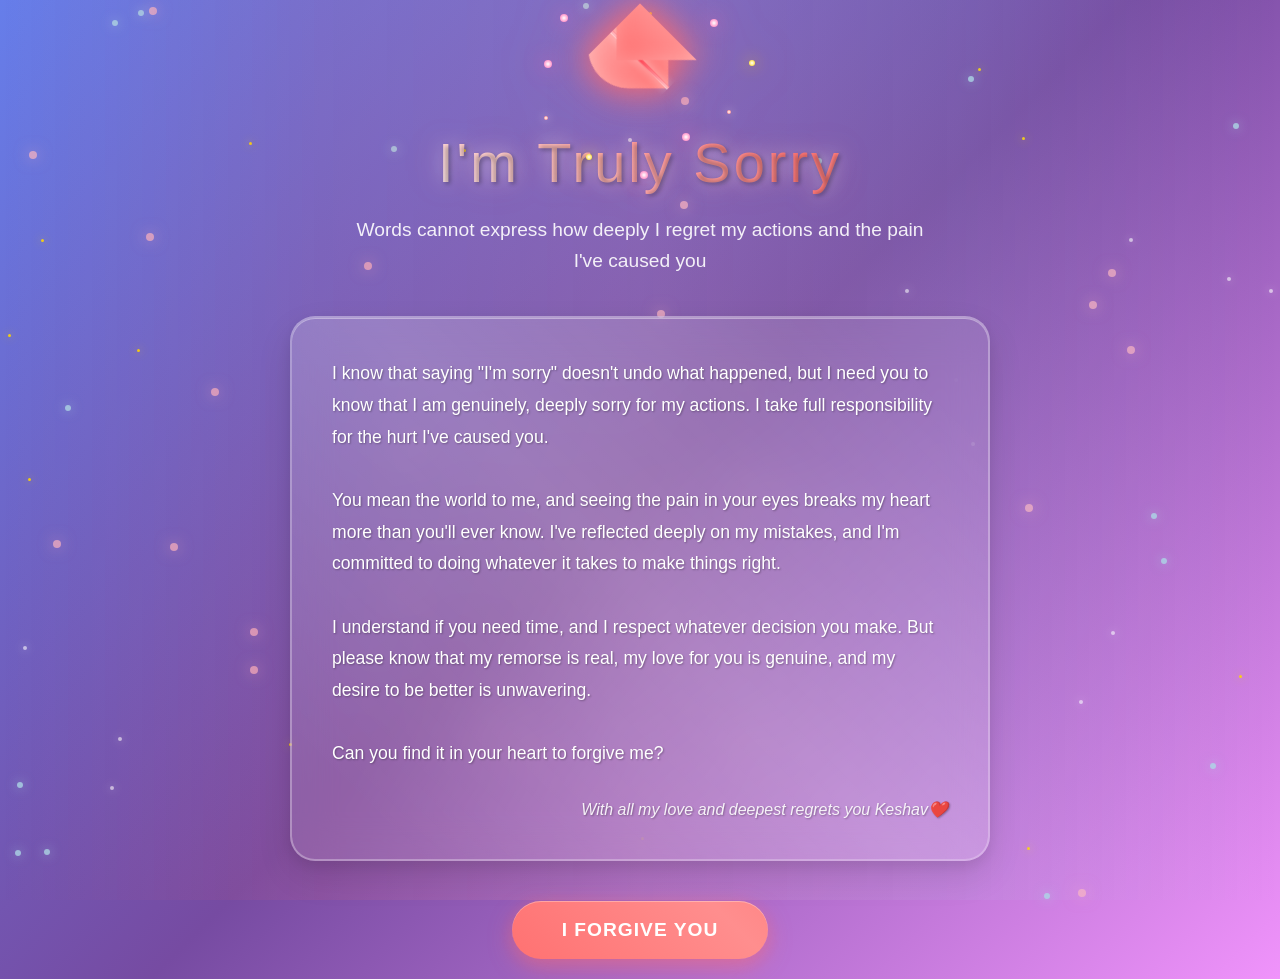
==== index.html @ fa61cae8 "I have changed titlke" ====
<!DOCTYPE html>
<html lang="en">
<head>
    <meta charset="UTF-8">
    <meta name="viewport" content="width=device-width, initial-scale=1.0">
    <title>TThis is the new title</title>
    <style>
        * {
            margin: 0;
            padding: 0;
            box-sizing: border-box;
        }

        body {
            font-family: 'Arial', sans-serif;
            background: linear-gradient(135deg, #667eea 0%, #764ba2 50%, #f093fb 100%);
            min-height: 100vh;
            overflow-x: hidden;
            position: relative;
            animation: backgroundShift 10s ease-in-out infinite;
        }

        @keyframes backgroundShift {
            0%, 100% { 
                background: linear-gradient(135deg, #667eea 0%, #764ba2 50%, #f093fb 100%);
            }
            25% { 
                background: linear-gradient(135deg, #ff9a9e 0%, #fecfef 50%, #fecfef 100%);
            }
            50% { 
                background: linear-gradient(135deg, #a8edea 0%, #fed6e3 50%, #fed6e3 100%);
            }
            75% { 
                background: linear-gradient(135deg, #ff6b6b 0%, #ffa726 50%, #42a5f5 100%);
            }
        }

        /* Animated background particles */
        .particles {
            position: fixed;
            top: 0;
            left: 0;
            width: 100%;
            height: 100%;
            pointer-events: none;
            z-index: 1;
        }

        .particle {
            position: absolute;
            border-radius: 50%;
            animation: float 6s ease-in-out infinite;
        }

        .particle.type-1 {
            width: 4px;
            height: 4px;
            background: rgba(255, 255, 255, 0.6);
            box-shadow: 0 0 10px rgba(255, 255, 255, 0.5);
        }

        .particle.type-2 {
            width: 8px;
            height: 8px;
            background: rgba(255, 182, 193, 0.7);
            box-shadow: 0 0 15px rgba(255, 182, 193, 0.6);
        }

        .particle.type-3 {
            width: 6px;
            height: 6px;
            background: rgba(173, 216, 230, 0.8);
            box-shadow: 0 0 12px rgba(173, 216, 230, 0.7);
        }

        .particle.type-4 {
            width: 3px;
            height: 3px;
            background: rgba(255, 215, 0, 0.9);
            box-shadow: 0 0 8px rgba(255, 215, 0, 0.8);
        }

        @keyframes float {
            0%, 100% { 
                transform: translateY(0px) rotate(0deg) scale(1); 
                opacity: 0.3; 
            }
            25% { 
                transform: translateY(-15px) rotate(90deg) scale(1.2); 
                opacity: 0.8; 
            }
            50% { 
                transform: translateY(-30px) rotate(180deg) scale(0.8); 
                opacity: 1; 
            }
            75% { 
                transform: translateY(-15px) rotate(270deg) scale(1.1); 
                opacity: 0.6; 
            }
        }

        /* Main container */
        .container {
            position: relative;
            z-index: 10;
            min-height: 100vh;
            display: flex;
            flex-direction: column;
            justify-content: center;
            align-items: center;
            padding: 20px;
            text-align: center;
        }

        /* Heart animation */
        .heart-container {
            position: relative;
            margin-bottom: 30px;
            filter: drop-shadow(0 0 20px rgba(255, 107, 107, 0.6));
        }

        .heart {
            width: 80px;
            height: 80px;
            position: relative;
            transform: rotate(-45deg);
            animation: heartbeat 1.5s ease-in-out infinite;
            margin: 0 auto;
            filter: drop-shadow(0 0 15px rgba(255, 107, 107, 0.8));
        }

        .heart::before,
        .heart::after {
            content: '';
            width: 80px;
            height: 80px;
            position: absolute;
            background: linear-gradient(45deg, #ff6b6b, #ff8e8e, #ffb3b3);
            border-radius: 50px 50px 0 0;
            transform: rotate(-45deg);
            transform-origin: 0 100%;
            box-shadow: inset 0 0 20px rgba(255, 255, 255, 0.3);
        }

        .heart::after {
            left: 0;
            transform: rotate(45deg);
            transform-origin: 100% 100%;
        }

        @keyframes heartbeat {
            0% { 
                transform: rotate(-45deg) scale(1);
                filter: drop-shadow(0 0 15px rgba(255, 107, 107, 0.8));
            }
            50% { 
                transform: rotate(-45deg) scale(1.2);
                filter: drop-shadow(0 0 25px rgba(255, 107, 107, 1));
            }
            100% { 
                transform: rotate(-45deg) scale(1);
                filter: drop-shadow(0 0 15px rgba(255, 107, 107, 0.8));
            }
        }

        /* Broken heart effect */
        .broken-heart {
            position: relative;
            overflow: hidden;
        }

        .crack {
            position: absolute;
            top: 0;
            left: 50%;
            width: 3px;
            height: 100%;
            background: linear-gradient(to bottom, #fff, #ff4757, #fff);
            transform: translateX(-50%);
            animation: crack 2s ease-in-out;
            box-shadow: 0 0 10px rgba(255, 255, 255, 0.8), 
                        inset 0 0 5px rgba(255, 71, 87, 0.6);
        }

        @keyframes crack {
            0% { 
                height: 0%; 
                opacity: 0; 
                box-shadow: 0 0 5px rgba(255, 255, 255, 0.5);
            }
            50% { 
                height: 100%; 
                opacity: 1; 
                box-shadow: 0 0 15px rgba(255, 255, 255, 1), 
                            inset 0 0 8px rgba(255, 71, 87, 0.8);
            }
            100% { 
                height: 100%; 
                opacity: 0.9; 
                box-shadow: 0 0 10px rgba(255, 255, 255, 0.8), 
                            inset 0 0 5px rgba(255, 71, 87, 0.6);
            }
        }

        /* Main title */
        .main-title {
            font-size: 3.5rem;
            color: #fff;
            margin-bottom: 20px;
            text-shadow: 2px 2px 4px rgba(0, 0, 0, 0.3), 
                         0 0 20px rgba(255, 255, 255, 0.5),
                         0 0 40px rgba(255, 107, 107, 0.3);
            animation: fadeInUp 1s ease-out, titleGlow 3s ease-in-out infinite;
            font-weight: 300;
            letter-spacing: 3px;
            background: linear-gradient(45deg, #fff, #ff6b6b, #fff);
            background-size: 200% 200%;
            -webkit-background-clip: text;
            -webkit-text-fill-color: transparent;
            background-clip: text;
        }

        @keyframes titleGlow {
            0%, 100% { 
                text-shadow: 2px 2px 4px rgba(0, 0, 0, 0.3), 
                             0 0 20px rgba(255, 255, 255, 0.5),
                             0 0 40px rgba(255, 107, 107, 0.3);
            }
            50% { 
                text-shadow: 2px 2px 4px rgba(0, 0, 0, 0.3), 
                             0 0 30px rgba(255, 255, 255, 0.8),
                             0 0 60px rgba(255, 107, 107, 0.6);
            }
        }

        /* Subtitle */
        .subtitle {
            font-size: 1.2rem;
            color: rgba(255, 255, 255, 0.9);
            margin-bottom: 40px;
            animation: fadeInUp 1s ease-out 0.3s both;
            max-width: 600px;
            line-height: 1.6;
        }

        /* Apology message */
        .apology-message {
            background: rgba(255, 255, 255, 0.1);
            backdrop-filter: blur(20px);
            border-radius: 25px;
            padding: 40px;
            margin-bottom: 40px;
            max-width: 700px;
            width: 100%;
            border: 2px solid rgba(255, 255, 255, 0.3);
            animation: fadeInUp 1s ease-out 0.6s both, messageFloat 4s ease-in-out infinite;
            box-shadow: 0 15px 35px rgba(0, 0, 0, 0.1),
                        0 5px 15px rgba(0, 0, 0, 0.08),
                        inset 0 1px 0 rgba(255, 255, 255, 0.4);
            position: relative;
            overflow: hidden;
        }

        .apology-message::before {
            content: '';
            position: absolute;
            top: -50%;
            left: -50%;
            width: 200%;
            height: 200%;
            background: linear-gradient(45deg, 
                        transparent 30%, 
                        rgba(255, 255, 255, 0.1) 50%, 
                        transparent 70%);
            animation: shimmer 3s ease-in-out infinite;
        }

        @keyframes shimmer {
            0% { transform: translateX(-100%) translateY(-100%) rotate(45deg); }
            50% { transform: translateX(100%) translateY(100%) rotate(45deg); }
            100% { transform: translateX(-100%) translateY(-100%) rotate(45deg); }
        }

        @keyframes messageFloat {
            0%, 100% { transform: translateY(0px); }
            50% { transform: translateY(-5px); }
        }

        .apology-text {
            color: #fff;
            font-size: 1.1rem;
            line-height: 1.8;
            margin-bottom: 30px;
            text-align: left;
            text-shadow: 1px 1px 2px rgba(0, 0, 0, 0.3);
            position: relative;
            z-index: 2;
        }

        .signature {
            color: rgba(255, 255, 255, 0.9);
            font-style: italic;
            text-align: right;
            margin-top: 20px;
            font-size: 1rem;
            text-shadow: 1px 1px 2px rgba(0, 0, 0, 0.3);
            position: relative;
            z-index: 2;
        }

        /* Forgive button */
        .forgive-btn {
            background: linear-gradient(45deg, #ff6b6b, #ff8e8e, #ff6b6b);
            background-size: 200% 200%;
            color: white;
            border: none;
            padding: 18px 50px;
            font-size: 1.2rem;
            border-radius: 50px;
            cursor: pointer;
            transition: all 0.4s ease;
            box-shadow: 0 8px 25px rgba(255, 107, 107, 0.4),
                        0 4px 15px rgba(255, 107, 107, 0.2),
                        inset 0 1px 0 rgba(255, 255, 255, 0.3);
            animation: fadeInUp 1s ease-out 0.9s both, buttonPulse 2s ease-in-out infinite;
            position: relative;
            overflow: hidden;
            font-weight: 600;
            letter-spacing: 1px;
            text-transform: uppercase;
        }

        .forgive-btn:hover {
            transform: translateY(-3px) scale(1.05);
            box-shadow: 0 12px 35px rgba(255, 107, 107, 0.6),
                        0 8px 25px rgba(255, 107, 107, 0.4);
            background-position: 100% 0;
        }

        .forgive-btn:active {
            transform: translateY(-1px) scale(1.02);
        }

        @keyframes buttonPulse {
            0%, 100% { 
                box-shadow: 0 8px 25px rgba(255, 107, 107, 0.4),
                            0 4px 15px rgba(255, 107, 107, 0.2),
                            inset 0 1px 0 rgba(255, 255, 255, 0.3);
            }
            50% { 
                box-shadow: 0 12px 35px rgba(255, 107, 107, 0.6),
                            0 8px 25px rgba(255, 107, 107, 0.4),
                            inset 0 1px 0 rgba(255, 255, 255, 0.4);
            }
        }

        /* Ripple effect */
        .ripple {
            position: absolute;
            border-radius: 50%;
            background: rgba(255, 255, 255, 0.6);
            transform: scale(0);
            animation: ripple 0.6s linear;
            pointer-events: none;
        }

        @keyframes ripple {
            to {
                transform: scale(4);
                opacity: 0;
            }
        }

        /* Success message */
        .success-message {
            position: fixed;
            top: 50%;
            left: 50%;
            transform: translate(-50%, -50%);
            background: rgba(255, 255, 255, 0.95);
            color: #333;
            padding: 40px;
            border-radius: 20px;
            text-align: center;
            box-shadow: 0 10px 30px rgba(0, 0, 0, 0.3);
            opacity: 0;
            visibility: hidden;
            transition: all 0.5s ease;
            z-index: 1000;
            max-width: 90%;
        }

        .success-message.show {
            opacity: 1;
            visibility: visible;
        }

        .success-title {
            font-size: 2rem;
            color: #27ae60;
            margin-bottom: 15px;
        }

        .success-text {
            font-size: 1.1rem;
            line-height: 1.6;
        }

        /* Falling hearts */
        .falling-hearts {
            position: fixed;
            top: 0;
            left: 0;
            width: 100%;
            height: 100%;
            pointer-events: none;
            z-index: 999;
        }

        .falling-heart {
            position: absolute;
            font-size: 20px;
            color: #ff6b6b;
            animation: fall 3s linear infinite;
        }

        @keyframes fall {
            0% {
                transform: translateY(-100px) rotate(0deg);
                opacity: 1;
            }
            100% {
                transform: translateY(100vh) rotate(360deg);
                opacity: 0;
            }
        }

        /* Animations */
        @keyframes fadeInUp {
            from {
                opacity: 0;
                transform: translateY(30px);
            }
            to {
                opacity: 1;
                transform: translateY(0);
            }
        }

        /* Mobile responsive */
        @media (max-width: 768px) {
            .main-title {
                font-size: 2.5rem;
            }

            .subtitle {
                font-size: 1rem;
                padding: 0 10px;
            }

            .apology-message {
                padding: 30px 20px;
                margin: 0 10px 40px;
            }

            .apology-text {
                font-size: 1rem;
                text-align: center;
            }

            .heart {
                width: 70px;
                height: 70px;
            }

            .heart::before,
            .heart::after {
                width: 70px;
                height: 70px;
            }
        }

        @media (max-width: 480px) {
            .container {
                padding: 15px;
            }

            .main-title {
                font-size: 2rem;
            }

            .apology-message {
                padding: 25px 15px;
            }

            .forgive-btn {
                padding: 15px 35px;
                font-size: 1rem;
            }

            .heart {
                width: 60px;
                height: 60px;
            }

            .heart::before,
            .heart::after {
                width: 60px;
                height: 60px;
            }
        }

        /* Sparkle animation */
        .sparkle {
            position: absolute;
            border-radius: 50%;
            animation: sparkle 2s ease-in-out infinite;
        }

        .sparkle.small {
            width: 4px;
            height: 4px;
            background: radial-gradient(circle, #fff, #ff6b6b);
            box-shadow: 0 0 10px rgba(255, 255, 255, 0.8);
        }

        .sparkle.medium {
            width: 6px;
            height: 6px;
            background: radial-gradient(circle, #fff, #ffd700);
            box-shadow: 0 0 15px rgba(255, 215, 0, 0.9);
        }

        .sparkle.large {
            width: 8px;
            height: 8px;
            background: radial-gradient(circle, #fff, #ff69b4);
            box-shadow: 0 0 20px rgba(255, 105, 180, 0.8);
        }

        @keyframes sparkle {
            0%, 100% { 
                opacity: 0; 
                transform: scale(0) rotate(0deg); 
            }
            25% { 
                opacity: 0.8; 
                transform: scale(1.2) rotate(90deg); 
            }
            50% { 
                opacity: 1; 
                transform: scale(1) rotate(180deg); 
            }
            75% { 
                opacity: 0.6; 
                transform: scale(1.1) rotate(270deg); 
            }
        }

        /* Aurora effect */
        .aurora {
            position: fixed;
            top: 0;
            left: 0;
            width: 100%;
            height: 100%;
            pointer-events: none;
            z-index: 2;
            background: linear-gradient(90deg, 
                        transparent 0%, 
                        rgba(255, 107, 107, 0.1) 25%, 
                        rgba(255, 182, 193, 0.15) 50%, 
                        rgba(173, 216, 230, 0.1) 75%, 
                        transparent 100%);
            animation: aurora 8s ease-in-out infinite;
        }

        @keyframes aurora {
            0%, 100% { opacity: 0; transform: translateX(-100%); }
            50% { opacity: 1; transform: translateX(100%); }
        }
    </style>
</head>
<body>
    <!-- Aurora effect -->
    <div class="aurora"></div>
    
    <!-- Animated background particles -->
    <div class="particles" id="particles"></div>

    <!-- Main container -->
    <div class="container">
        <!-- Heart with crack -->
        <div class="heart-container">
            <div class="heart broken-heart" id="heart">
                <div class="crack" id="crack"></div>
            </div>
        </div>

        <!-- Main title -->
        <h1 class="main-title">I'm Truly Sorry</h1>

        <!-- Subtitle -->
        <p class="subtitle">Words cannot express how deeply I regret my actions and the pain I've caused you</p>

        <!-- Apology message -->
        <div class="apology-message">
            <div class="apology-text">
                I know that saying "I'm sorry" doesn't undo what happened, but I need you to know that I am genuinely, deeply sorry for my actions. I take full responsibility for the hurt I've caused you.
                <br><br>
                You mean the world to me, and seeing the pain in your eyes breaks my heart more than you'll ever know. I've reflected deeply on my mistakes, and I'm committed to doing whatever it takes to make things right.
                <br><br>
                I understand if you need time, and I respect whatever decision you make. But please know that my remorse is real, my love for you is genuine, and my desire to be better is unwavering.
                <br><br>
                Can you find it in your heart to forgive me?
            </div>
            <div class="signature">With all my love and deepest regrets you Keshav❤️</div>
        </div>

        <!-- Forgive button -->
        <button class="forgive-btn" id="forgiveBtn">
            I Forgive You
        </button>
    </div>

    <!-- Success message -->
    <div class="success-message" id="successMessage">
        <div class="success-title">Thank You! ❤️</div>
        <div class="success-text">
            Your forgiveness means everything to me. I promise to cherish it and work every day to be worthy of your love and trust.
        </div>
    </div>

    <!-- Falling hearts container -->
    <div class="falling-hearts" id="fallingHearts"></div>

    <script>
        // Create floating particles
        function createParticles() {
            const particlesContainer = document.getElementById('particles');
            const particleCount = window.innerWidth < 768 ? 40 : 80;
            const particleTypes = ['type-1', 'type-2', 'type-3', 'type-4'];

            for (let i = 0; i < particleCount; i++) {
                const particle = document.createElement('div');
                const randomType = particleTypes[Math.floor(Math.random() * particleTypes.length)];
                particle.className = `particle ${randomType}`;
                particle.style.left = Math.random() * 100 + '%';
                particle.style.top = Math.random() * 100 + '%';
                particle.style.animationDelay = Math.random() * 6 + 's';
                particle.style.animationDuration = (Math.random() * 4 + 4) + 's';
                particlesContainer.appendChild(particle);
            }
        }

        // Create sparkles around heart
        function createSparkles() {
            const heartContainer = document.querySelector('.heart-container');
            const sparkleCount = 12;
            const sparkleTypes = ['small', 'medium', 'large'];

            for (let i = 0; i < sparkleCount; i++) {
                const sparkle = document.createElement('div');
                const randomType = sparkleTypes[Math.floor(Math.random() * sparkleTypes.length)];
                sparkle.className = `sparkle ${randomType}`;
                
                const angle = (i / sparkleCount) * 2 * Math.PI;
                const radius = 80 + Math.random() * 40; // Random radius for variety
                const x = Math.cos(angle) * radius;
                const y = Math.sin(angle) * radius;
                
                sparkle.style.left = `calc(50% + ${x}px)`;
                sparkle.style.top = `calc(50% + ${y}px)`;
                sparkle.style.animationDelay = (i * 0.15 + Math.random() * 0.5) + 's';
                sparkle.style.animationDuration = (2 + Math.random() * 2) + 's';
                
                heartContainer.appendChild(sparkle);
            }
        }

        // Ripple effect for button
        function createRipple(event) {
            const button = event.currentTarget;
            const rect = button.getBoundingClientRect();
            const size = Math.max(rect.width, rect.height);
            const x = event.clientX - rect.left - size / 2;
            const y = event.clientY - rect.top - size / 2;

            const ripple = document.createElement('span');
            ripple.className = 'ripple';
            ripple.style.width = ripple.style.height = size + 'px';
            ripple.style.left = x + 'px';
            ripple.style.top = y + 'px';

            button.appendChild(ripple);

            setTimeout(() => {
                ripple.remove();
            }, 600);
        }

        // Create falling hearts
        function createFallingHearts() {
            const heartsContainer = document.getElementById('fallingHearts');
            const heartSymbols = ['❤️', '💕', '💖', '💗', '💓', '💞'];
            
            for (let i = 0; i < 20; i++) {
                const heart = document.createElement('div');
                heart.className = 'falling-heart';
                heart.textContent = heartSymbols[Math.floor(Math.random() * heartSymbols.length)];
                heart.style.left = Math.random() * 100 + '%';
                heart.style.animationDelay = Math.random() * 3 + 's';
                heart.style.animationDuration = (Math.random() * 2 + 3) + 's';
                heartsContainer.appendChild(heart);
            }
        }

        // Handle forgiveness
        function handleForgiveness() {
            const heart = document.getElementById('heart');
            const crack = document.getElementById('crack');
            const successMessage = document.getElementById('successMessage');
            
            // Heal the heart with enhanced animation
            crack.style.transition = 'opacity 1s ease-out';
            crack.style.opacity = '0';
            heart.style.animation = 'heartbeat 0.3s ease-in-out infinite';
            heart.style.filter = 'drop-shadow(0 0 30px rgba(255, 107, 107, 1))';
            
            // Add healing sparkles
            for (let i = 0; i < 20; i++) {
                setTimeout(() => {
                    createHealingSparkle();
                }, i * 100);
            }
            
            // Show success message
            setTimeout(() => {
                successMessage.classList.add('show');
                createFallingHearts();
                
                // Enhanced celebration effect
                document.body.style.background = 'linear-gradient(135deg, #ff9a9e 0%, #fecfef 50%, #fecfef 100%)';
                document.body.style.animation = 'none';
                
                // Add celebration particles
                createCelebrationParticles();
                
                // Hide success message after 6 seconds
                setTimeout(() => {
                    successMessage.classList.remove('show');
                }, 6000);
            }, 800);
        }

        // Create healing sparkles
        function createHealingSparkle() {
            const heartContainer = document.querySelector('.heart-container');
            const sparkle = document.createElement('div');
            sparkle.className = 'sparkle large';
            sparkle.style.left = `calc(50% + ${(Math.random() - 0.5) * 100}px)`;
            sparkle.style.top = `calc(50% + ${(Math.random() - 0.5) * 100}px)`;
            sparkle.style.animationDuration = '0.8s';
            sparkle.style.background = 'radial-gradient(circle, #fff, #00ff88)';
            sparkle.style.boxShadow = '0 0 25px rgba(0, 255, 136, 1)';
            heartContainer.appendChild(sparkle);
            
            setTimeout(() => {
                sparkle.remove();
            }, 800);
        }

        // Create celebration particles
        function createCelebrationParticles() {
            const container = document.querySelector('.container');
            for (let i = 0; i < 30; i++) {
                setTimeout(() => {
                    const particle = document.createElement('div');
                    particle.style.position = 'absolute';
                    particle.style.width = '8px';
                    particle.style.height = '8px';
                    particle.style.background = `hsl(${Math.random() * 360}, 70%, 60%)`;
                    particle.style.borderRadius = '50%';
                    particle.style.left = '50%';
                    particle.style.top = '50%';
                    particle.style.transform = 'translate(-50%, -50%)';
                    particle.style.boxShadow = `0 0 15px hsl(${Math.random() * 360}, 70%, 60%)`;
                    particle.style.animation = `celebrationExplode 2s ease-out forwards`;
                    
                    const angle = (Math.random() * 2 * Math.PI);
                    const velocity = Math.random() * 200 + 100;
                    const keyframes = `
                        @keyframes celebrationExplode {
                            0% { transform: translate(-50%, -50%) scale(0); opacity: 1; }
                            100% { 
                                transform: translate(calc(-50% + ${Math.cos(angle) * velocity}px), calc(-50% + ${Math.sin(angle) * velocity}px)) scale(1); 
                                opacity: 0; 
                            }
                        }
                    `;
                    
                    if (!document.querySelector('#celebration-keyframes')) {
                        const style = document.createElement('style');
                        style.id = 'celebration-keyframes';
                        style.textContent = keyframes;
                        document.head.appendChild(style);
                    }
                    
                    container.appendChild(particle);
                    setTimeout(() => particle.remove(), 2000);
                }, i * 50);
            }
        }

        // Initialize everything when page loads
        document.addEventListener('DOMContentLoaded', function() {
            createParticles();
            createSparkles();
            
            const forgiveBtn = document.getElementById('forgiveBtn');
            forgiveBtn.addEventListener('click', createRipple);
            forgiveBtn.addEventListener('click', handleForgiveness);
            
            // Add some random sparkle animations with enhanced effects
            setInterval(() => {
                const sparkles = document.querySelectorAll('.sparkle');
                const randomSparkle = sparkles[Math.floor(Math.random() * sparkles.length)];
                if (randomSparkle) {
                    randomSparkle.style.animation = 'none';
                    randomSparkle.style.transform = 'scale(1.5)';
                    setTimeout(() => {
                        randomSparkle.style.animation = 'sparkle 2s ease-in-out infinite';
                        randomSparkle.style.transform = '';
                    }, 10);
                }
            }, 800);

            // Create random floating hearts occasionally
            setInterval(() => {
                if (Math.random() < 0.3) { // 30% chance every 2 seconds
                    createRandomFloatingHeart();
                }
            }, 2000);
        });

        // Create random floating hearts
        function createRandomFloatingHeart() {
            const heart = document.createElement('div');
            heart.textContent = ['💕', '💖', '💗', '💓', '💞', '❤️'][Math.floor(Math.random() * 6)];
            heart.style.position = 'fixed';
            heart.style.fontSize = '20px';
            heart.style.left = Math.random() * 90 + '%';
            heart.style.top = '100%';
            heart.style.pointerEvents = 'none';
            heart.style.zIndex = '5';
            heart.style.animation = 'floatUp 4s ease-out forwards';
            
            const floatUpKeyframes = `
                @keyframes floatUp {
                    0% { transform: translateY(0) rotate(0deg); opacity: 0; }
                    10% { opacity: 1; }
                    90% { opacity: 1; }
                    100% { transform: translateY(-100vh) rotate(360deg); opacity: 0; }
                }
            `;
            
            if (!document.querySelector('#float-up-keyframes')) {
                const style = document.createElement('style');
                style.id = 'float-up-keyframes';
                style.textContent = floatUpKeyframes;
                document.head.appendChild(style);
            }
            
            document.body.appendChild(heart);
            setTimeout(() => heart.remove(), 4000);
        }

        // Responsive particle count
        window.addEventListener('resize', function() {
            const particlesContainer = document.getElementById('particles');
            particlesContainer.innerHTML = '';
            createParticles();
        });

        // Add mouse movement effect
        document.addEventListener('mousemove', function(e) {
            const particles = document.querySelectorAll('.particle');
            const x = e.clientX / window.innerWidth;
            const y = e.clientY / window.innerHeight;
            
            particles.forEach((particle, index) => {
                const speed = (index % 3 + 1) * 0.5;
                const xOffset = (x - 0.5) * speed;
                const yOffset = (y - 0.5) * speed;
                
                particle.style.transform = `translate(${xOffset}px, ${yOffset}px)`;
            });
        });

        // Touch support for mobile
        document.addEventListener('touchstart', function(e) {
            const touch = e.touches[0];
            const particles = document.querySelectorAll('.particle');
            const x = touch.clientX / window.innerWidth;
            const y = touch.clientY / window.innerHeight;
            
            particles.forEach((particle, index) => {
                const speed = (index % 3 + 1) * 0.3;
                const xOffset = (x - 0.5) * speed;
                const yOffset = (y - 0.5) * speed;
                
                particle.style.transform = `translate(${xOffset}px, ${yOffset}px)`;
            });
        });
    </script>
</body>
</html>
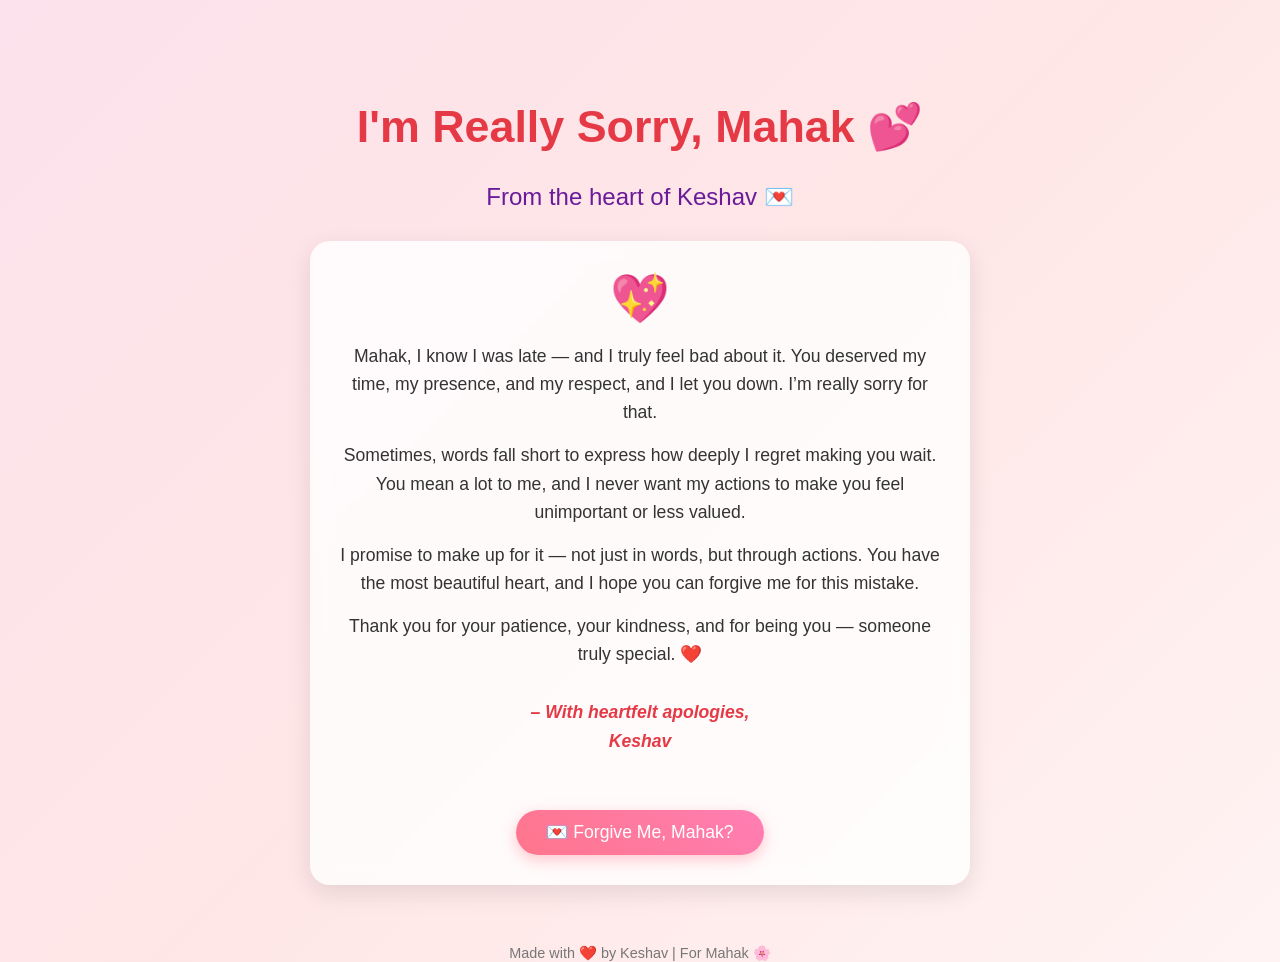
==== commit 9c1d5d06: "Update index.html" ====
--- a/index.html
+++ b/index.html
@@ -1,917 +1,149 @@
 <!DOCTYPE html>
 <html lang="en">
 <head>
-    <meta charset="UTF-8">
-    <meta name="viewport" content="width=device-width, initial-scale=1.0">
-    <title>TThis is the new title</title>
-    <style>
-        * {
-            margin: 0;
-            padding: 0;
-            box-sizing: border-box;
-        }
+<meta charset="UTF-8">
+<meta name="viewport" content="width=device-width, initial-scale=1.0">
+<title>Sorry Mahak 💖</title>
+<style>
+  body {
+    margin: 0;
+    font-family: 'Poppins', sans-serif;
+    background: linear-gradient(135deg, #fce2ec, #ffe6e6, #fff3f3);
+    color: #333;
+    overflow-x: hidden;
+    text-align: center;
+  }
 
-        body {
-            font-family: 'Arial', sans-serif;
-            background: linear-gradient(135deg, #667eea 0%, #764ba2 50%, #f093fb 100%);
-            min-height: 100vh;
-            overflow-x: hidden;
-            position: relative;
-            animation: backgroundShift 10s ease-in-out infinite;
-        }
+  h1 {
+    font-size: 2.8em;
+    margin-top: 100px;
+    color: #e63946;
+    animation: fadeIn 2s ease-in-out;
+  }
 
-        @keyframes backgroundShift {
-            0%, 100% { 
-                background: linear-gradient(135deg, #667eea 0%, #764ba2 50%, #f093fb 100%);
-            }
-            25% { 
-                background: linear-gradient(135deg, #ff9a9e 0%, #fecfef 50%, #fecfef 100%);
-            }
-            50% { 
-                background: linear-gradient(135deg, #a8edea 0%, #fed6e3 50%, #fed6e3 100%);
-            }
-            75% { 
-                background: linear-gradient(135deg, #ff6b6b 0%, #ffa726 50%, #42a5f5 100%);
-            }
-        }
+  h2 {
+    color: #6a1b9a;
+    font-size: 1.5em;
+    font-weight: 400;
+    margin: 10px 0 30px;
+    animation: fadeIn 3s ease-in-out;
+  }
 
-        /* Animated background particles */
-        .particles {
-            position: fixed;
-            top: 0;
-            left: 0;
-            width: 100%;
-            height: 100%;
-            pointer-events: none;
-            z-index: 1;
-        }
+  .heart {
+    color: #ff4d6d;
+    font-size: 3em;
+    animation: heartbeat 1.5s infinite;
+  }
 
-        .particle {
-            position: absolute;
-            border-radius: 50%;
-            animation: float 6s ease-in-out infinite;
-        }
+  .container {
+    max-width: 600px;
+    margin: 0 auto;
+    padding: 30px;
+    background: rgba(255, 255, 255, 0.8);
+    border-radius: 20px;
+    box-shadow: 0 8px 25px rgba(0, 0, 0, 0.1);
+    backdrop-filter: blur(10px);
+    animation: slideUp 1.5s ease;
+  }
 
-        .particle.type-1 {
-            width: 4px;
-            height: 4px;
-            background: rgba(255, 255, 255, 0.6);
-            box-shadow: 0 0 10px rgba(255, 255, 255, 0.5);
-        }
+  p {
+    line-height: 1.6;
+    font-size: 1.1em;
+    margin: 15px 0;
+  }
 
-        .particle.type-2 {
-            width: 8px;
-            height: 8px;
-            background: rgba(255, 182, 193, 0.7);
-            box-shadow: 0 0 15px rgba(255, 182, 193, 0.6);
-        }
+  .signature {
+    margin-top: 30px;
+    font-style: italic;
+    font-weight: bold;
+    color: #e63946;
+  }
 
-        .particle.type-3 {
-            width: 6px;
-            height: 6px;
-            background: rgba(173, 216, 230, 0.8);
-            box-shadow: 0 0 12px rgba(173, 216, 230, 0.7);
-        }
+  button {
+    margin-top: 40px;
+    background: linear-gradient(45deg, #ff758c, #ff7eb3);
+    color: white;
+    padding: 12px 30px;
+    border: none;
+    border-radius: 30px;
+    cursor: pointer;
+    font-size: 1.1em;
+    box-shadow: 0 5px 15px rgba(255, 118, 136, 0.4);
+    transition: transform 0.3s ease, box-shadow 0.3s ease;
+  }
 
-        .particle.type-4 {
-            width: 3px;
-            height: 3px;
-            background: rgba(255, 215, 0, 0.9);
-            box-shadow: 0 0 8px rgba(255, 215, 0, 0.8);
-        }
+  button:hover {
+    transform: translateY(-3px);
+    box-shadow: 0 8px 20px rgba(255, 118, 136, 0.5);
+  }
 
-        @keyframes float {
-            0%, 100% { 
-                transform: translateY(0px) rotate(0deg) scale(1); 
-                opacity: 0.3; 
-            }
-            25% { 
-                transform: translateY(-15px) rotate(90deg) scale(1.2); 
-                opacity: 0.8; 
-            }
-            50% { 
-                transform: translateY(-30px) rotate(180deg) scale(0.8); 
-                opacity: 1; 
-            }
-            75% { 
-                transform: translateY(-15px) rotate(270deg) scale(1.1); 
-                opacity: 0.6; 
-            }
-        }
+  footer {
+    margin-top: 60px;
+    font-size: 0.9em;
+    color: #777;
+  }
 
-        /* Main container */
-        .container {
-            position: relative;
-            z-index: 10;
-            min-height: 100vh;
-            display: flex;
-            flex-direction: column;
-            justify-content: center;
-            align-items: center;
-            padding: 20px;
-            text-align: center;
-        }
+  @keyframes fadeIn {
+    from { opacity: 0; transform: translateY(20px); }
+    to { opacity: 1; transform: translateY(0); }
+  }
 
-        /* Heart animation */
-        .heart-container {
-            position: relative;
-            margin-bottom: 30px;
-            filter: drop-shadow(0 0 20px rgba(255, 107, 107, 0.6));
-        }
+  @keyframes slideUp {
+    from { opacity: 0; transform: translateY(50px); }
+    to { opacity: 1; transform: translateY(0); }
+  }
 
-        .heart {
-            width: 80px;
-            height: 80px;
-            position: relative;
-            transform: rotate(-45deg);
-            animation: heartbeat 1.5s ease-in-out infinite;
-            margin: 0 auto;
-            filter: drop-shadow(0 0 15px rgba(255, 107, 107, 0.8));
-        }
+  @keyframes heartbeat {
+    0%, 100% { transform: scale(1); }
+    50% { transform: scale(1.2); }
+  }
 
-        .heart::before,
-        .heart::after {
-            content: '';
-            width: 80px;
-            height: 80px;
-            position: absolute;
-            background: linear-gradient(45deg, #ff6b6b, #ff8e8e, #ffb3b3);
-            border-radius: 50px 50px 0 0;
-            transform: rotate(-45deg);
-            transform-origin: 0 100%;
-            box-shadow: inset 0 0 20px rgba(255, 255, 255, 0.3);
-        }
-
-        .heart::after {
-            left: 0;
-            transform: rotate(45deg);
-            transform-origin: 100% 100%;
-        }
-
-        @keyframes heartbeat {
-            0% { 
-                transform: rotate(-45deg) scale(1);
-                filter: drop-shadow(0 0 15px rgba(255, 107, 107, 0.8));
-            }
-            50% { 
-                transform: rotate(-45deg) scale(1.2);
-                filter: drop-shadow(0 0 25px rgba(255, 107, 107, 1));
-            }
-            100% { 
-                transform: rotate(-45deg) scale(1);
-                filter: drop-shadow(0 0 15px rgba(255, 107, 107, 0.8));
-            }
-        }
-
-        /* Broken heart effect */
-        .broken-heart {
-            position: relative;
-            overflow: hidden;
-        }
-
-        .crack {
-            position: absolute;
-            top: 0;
-            left: 50%;
-            width: 3px;
-            height: 100%;
-            background: linear-gradient(to bottom, #fff, #ff4757, #fff);
-            transform: translateX(-50%);
-            animation: crack 2s ease-in-out;
-            box-shadow: 0 0 10px rgba(255, 255, 255, 0.8), 
-                        inset 0 0 5px rgba(255, 71, 87, 0.6);
-        }
-
-        @keyframes crack {
-            0% { 
-                height: 0%; 
-                opacity: 0; 
-                box-shadow: 0 0 5px rgba(255, 255, 255, 0.5);
-            }
-            50% { 
-                height: 100%; 
-                opacity: 1; 
-                box-shadow: 0 0 15px rgba(255, 255, 255, 1), 
-                            inset 0 0 8px rgba(255, 71, 87, 0.8);
-            }
-            100% { 
-                height: 100%; 
-                opacity: 0.9; 
-                box-shadow: 0 0 10px rgba(255, 255, 255, 0.8), 
-                            inset 0 0 5px rgba(255, 71, 87, 0.6);
-            }
-        }
-
-        /* Main title */
-        .main-title {
-            font-size: 3.5rem;
-            color: #fff;
-            margin-bottom: 20px;
-            text-shadow: 2px 2px 4px rgba(0, 0, 0, 0.3), 
-                         0 0 20px rgba(255, 255, 255, 0.5),
-                         0 0 40px rgba(255, 107, 107, 0.3);
-            animation: fadeInUp 1s ease-out, titleGlow 3s ease-in-out infinite;
-            font-weight: 300;
-            letter-spacing: 3px;
-            background: linear-gradient(45deg, #fff, #ff6b6b, #fff);
-            background-size: 200% 200%;
-            -webkit-background-clip: text;
-            -webkit-text-fill-color: transparent;
-            background-clip: text;
-        }
-
-        @keyframes titleGlow {
-            0%, 100% { 
-                text-shadow: 2px 2px 4px rgba(0, 0, 0, 0.3), 
-                             0 0 20px rgba(255, 255, 255, 0.5),
-                             0 0 40px rgba(255, 107, 107, 0.3);
-            }
-            50% { 
-                text-shadow: 2px 2px 4px rgba(0, 0, 0, 0.3), 
-                             0 0 30px rgba(255, 255, 255, 0.8),
-                             0 0 60px rgba(255, 107, 107, 0.6);
-            }
-        }
-
-        /* Subtitle */
-        .subtitle {
-            font-size: 1.2rem;
-            color: rgba(255, 255, 255, 0.9);
-            margin-bottom: 40px;
-            animation: fadeInUp 1s ease-out 0.3s both;
-            max-width: 600px;
-            line-height: 1.6;
-        }
-
-        /* Apology message */
-        .apology-message {
-            background: rgba(255, 255, 255, 0.1);
-            backdrop-filter: blur(20px);
-            border-radius: 25px;
-            padding: 40px;
-            margin-bottom: 40px;
-            max-width: 700px;
-            width: 100%;
-            border: 2px solid rgba(255, 255, 255, 0.3);
-            animation: fadeInUp 1s ease-out 0.6s both, messageFloat 4s ease-in-out infinite;
-            box-shadow: 0 15px 35px rgba(0, 0, 0, 0.1),
-                        0 5px 15px rgba(0, 0, 0, 0.08),
-                        inset 0 1px 0 rgba(255, 255, 255, 0.4);
-            position: relative;
-            overflow: hidden;
-        }
-
-        .apology-message::before {
-            content: '';
-            position: absolute;
-            top: -50%;
-            left: -50%;
-            width: 200%;
-            height: 200%;
-            background: linear-gradient(45deg, 
-                        transparent 30%, 
-                        rgba(255, 255, 255, 0.1) 50%, 
-                        transparent 70%);
-            animation: shimmer 3s ease-in-out infinite;
-        }
-
-        @keyframes shimmer {
-            0% { transform: translateX(-100%) translateY(-100%) rotate(45deg); }
-            50% { transform: translateX(100%) translateY(100%) rotate(45deg); }
-            100% { transform: translateX(-100%) translateY(-100%) rotate(45deg); }
-        }
-
-        @keyframes messageFloat {
-            0%, 100% { transform: translateY(0px); }
-            50% { transform: translateY(-5px); }
-        }
-
-        .apology-text {
-            color: #fff;
-            font-size: 1.1rem;
-            line-height: 1.8;
-            margin-bottom: 30px;
-            text-align: left;
-            text-shadow: 1px 1px 2px rgba(0, 0, 0, 0.3);
-            position: relative;
-            z-index: 2;
-        }
-
-        .signature {
-            color: rgba(255, 255, 255, 0.9);
-            font-style: italic;
-            text-align: right;
-            margin-top: 20px;
-            font-size: 1rem;
-            text-shadow: 1px 1px 2px rgba(0, 0, 0, 0.3);
-            position: relative;
-            z-index: 2;
-        }
-
-        /* Forgive button */
-        .forgive-btn {
-            background: linear-gradient(45deg, #ff6b6b, #ff8e8e, #ff6b6b);
-            background-size: 200% 200%;
-            color: white;
-            border: none;
-            padding: 18px 50px;
-            font-size: 1.2rem;
-            border-radius: 50px;
-            cursor: pointer;
-            transition: all 0.4s ease;
-            box-shadow: 0 8px 25px rgba(255, 107, 107, 0.4),
-                        0 4px 15px rgba(255, 107, 107, 0.2),
-                        inset 0 1px 0 rgba(255, 255, 255, 0.3);
-            animation: fadeInUp 1s ease-out 0.9s both, buttonPulse 2s ease-in-out infinite;
-            position: relative;
-            overflow: hidden;
-            font-weight: 600;
-            letter-spacing: 1px;
-            text-transform: uppercase;
-        }
-
-        .forgive-btn:hover {
-            transform: translateY(-3px) scale(1.05);
-            box-shadow: 0 12px 35px rgba(255, 107, 107, 0.6),
-                        0 8px 25px rgba(255, 107, 107, 0.4);
-            background-position: 100% 0;
-        }
-
-        .forgive-btn:active {
-            transform: translateY(-1px) scale(1.02);
-        }
-
-        @keyframes buttonPulse {
-            0%, 100% { 
-                box-shadow: 0 8px 25px rgba(255, 107, 107, 0.4),
-                            0 4px 15px rgba(255, 107, 107, 0.2),
-                            inset 0 1px 0 rgba(255, 255, 255, 0.3);
-            }
-            50% { 
-                box-shadow: 0 12px 35px rgba(255, 107, 107, 0.6),
-                            0 8px 25px rgba(255, 107, 107, 0.4),
-                            inset 0 1px 0 rgba(255, 255, 255, 0.4);
-            }
-        }
-
-        /* Ripple effect */
-        .ripple {
-            position: absolute;
-            border-radius: 50%;
-            background: rgba(255, 255, 255, 0.6);
-            transform: scale(0);
-            animation: ripple 0.6s linear;
-            pointer-events: none;
-        }
-
-        @keyframes ripple {
-            to {
-                transform: scale(4);
-                opacity: 0;
-            }
-        }
-
-        /* Success message */
-        .success-message {
-            position: fixed;
-            top: 50%;
-            left: 50%;
-            transform: translate(-50%, -50%);
-            background: rgba(255, 255, 255, 0.95);
-            color: #333;
-            padding: 40px;
-            border-radius: 20px;
-            text-align: center;
-            box-shadow: 0 10px 30px rgba(0, 0, 0, 0.3);
-            opacity: 0;
-            visibility: hidden;
-            transition: all 0.5s ease;
-            z-index: 1000;
-            max-width: 90%;
-        }
-
-        .success-message.show {
-            opacity: 1;
-            visibility: visible;
-        }
-
-        .success-title {
-            font-size: 2rem;
-            color: #27ae60;
-            margin-bottom: 15px;
-        }
-
-        .success-text {
-            font-size: 1.1rem;
-            line-height: 1.6;
-        }
-
-        /* Falling hearts */
-        .falling-hearts {
-            position: fixed;
-            top: 0;
-            left: 0;
-            width: 100%;
-            height: 100%;
-            pointer-events: none;
-            z-index: 999;
-        }
-
-        .falling-heart {
-            position: absolute;
-            font-size: 20px;
-            color: #ff6b6b;
-            animation: fall 3s linear infinite;
-        }
-
-        @keyframes fall {
-            0% {
-                transform: translateY(-100px) rotate(0deg);
-                opacity: 1;
-            }
-            100% {
-                transform: translateY(100vh) rotate(360deg);
-                opacity: 0;
-            }
-        }
-
-        /* Animations */
-        @keyframes fadeInUp {
-            from {
-                opacity: 0;
-                transform: translateY(30px);
-            }
-            to {
-                opacity: 1;
-                transform: translateY(0);
-            }
-        }
-
-        /* Mobile responsive */
-        @media (max-width: 768px) {
-            .main-title {
-                font-size: 2.5rem;
-            }
-
-            .subtitle {
-                font-size: 1rem;
-                padding: 0 10px;
-            }
-
-            .apology-message {
-                padding: 30px 20px;
-                margin: 0 10px 40px;
-            }
-
-            .apology-text {
-                font-size: 1rem;
-                text-align: center;
-            }
-
-            .heart {
-                width: 70px;
-                height: 70px;
-            }
-
-            .heart::before,
-            .heart::after {
-                width: 70px;
-                height: 70px;
-            }
-        }
-
-        @media (max-width: 480px) {
-            .container {
-                padding: 15px;
-            }
-
-            .main-title {
-                font-size: 2rem;
-            }
-
-            .apology-message {
-                padding: 25px 15px;
-            }
-
-            .forgive-btn {
-                padding: 15px 35px;
-                font-size: 1rem;
-            }
-
-            .heart {
-                width: 60px;
-                height: 60px;
-            }
-
-            .heart::before,
-            .heart::after {
-                width: 60px;
-                height: 60px;
-            }
-        }
-
-        /* Sparkle animation */
-        .sparkle {
-            position: absolute;
-            border-radius: 50%;
-            animation: sparkle 2s ease-in-out infinite;
-        }
-
-        .sparkle.small {
-            width: 4px;
-            height: 4px;
-            background: radial-gradient(circle, #fff, #ff6b6b);
-            box-shadow: 0 0 10px rgba(255, 255, 255, 0.8);
-        }
-
-        .sparkle.medium {
-            width: 6px;
-            height: 6px;
-            background: radial-gradient(circle, #fff, #ffd700);
-            box-shadow: 0 0 15px rgba(255, 215, 0, 0.9);
-        }
-
-        .sparkle.large {
-            width: 8px;
-            height: 8px;
-            background: radial-gradient(circle, #fff, #ff69b4);
-            box-shadow: 0 0 20px rgba(255, 105, 180, 0.8);
-        }
-
-        @keyframes sparkle {
-            0%, 100% { 
-                opacity: 0; 
-                transform: scale(0) rotate(0deg); 
-            }
-            25% { 
-                opacity: 0.8; 
-                transform: scale(1.2) rotate(90deg); 
-            }
-            50% { 
-                opacity: 1; 
-                transform: scale(1) rotate(180deg); 
-            }
-            75% { 
-                opacity: 0.6; 
-                transform: scale(1.1) rotate(270deg); 
-            }
-        }
-
-        /* Aurora effect */
-        .aurora {
-            position: fixed;
-            top: 0;
-            left: 0;
-            width: 100%;
-            height: 100%;
-            pointer-events: none;
-            z-index: 2;
-            background: linear-gradient(90deg, 
-                        transparent 0%, 
-                        rgba(255, 107, 107, 0.1) 25%, 
-                        rgba(255, 182, 193, 0.15) 50%, 
-                        rgba(173, 216, 230, 0.1) 75%, 
-                        transparent 100%);
-            animation: aurora 8s ease-in-out infinite;
-        }
-
-        @keyframes aurora {
-            0%, 100% { opacity: 0; transform: translateX(-100%); }
-            50% { opacity: 1; transform: translateX(100%); }
-        }
-    </style>
+  /* Mobile Responsive */
+  @media (max-width: 600px) {
+    h1 { font-size: 2.2em; margin-top: 60px; }
+    h2 { font-size: 1.2em; }
+    .container { margin: 20px; padding: 25px; }
+    p { font-size: 1em; }
+    button { padding: 10px 25px; font-size: 1em; }
+  }
+</style>
 </head>
 <body>
-    <!-- Aurora effect -->
-    <div class="aurora"></div>
-    
-    <!-- Animated background particles -->
-    <div class="particles" id="particles"></div>
 
-    <!-- Main container -->
-    <div class="container">
-        <!-- Heart with crack -->
-        <div class="heart-container">
-            <div class="heart broken-heart" id="heart">
-                <div class="crack" id="crack"></div>
-            </div>
-        </div>
+  <h1>I'm Really Sorry, Mahak 💕</h1>
+  <h2>From the heart of Keshav 💌</h2>
 
-        <!-- Main title -->
-        <h1 class="main-title">I'm Truly Sorry</h1>
+  <div class="container">
+    <div class="heart">💖</div>
+    <p>Mahak, I know I was late — and I truly feel bad about it. You deserved my time, my presence, and my respect, and I let you down. I’m really sorry for that.</p>
 
-        <!-- Subtitle -->
-        <p class="subtitle">Words cannot express how deeply I regret my actions and the pain I've caused you</p>
+    <p>Sometimes, words fall short to express how deeply I regret making you wait. You mean a lot to me, and I never want my actions to make you feel unimportant or less valued.</p>
 
-        <!-- Apology message -->
-        <div class="apology-message">
-            <div class="apology-text">
-                I know that saying "I'm sorry" doesn't undo what happened, but I need you to know that I am genuinely, deeply sorry for my actions. I take full responsibility for the hurt I've caused you.
-                <br><br>
-                You mean the world to me, and seeing the pain in your eyes breaks my heart more than you'll ever know. I've reflected deeply on my mistakes, and I'm committed to doing whatever it takes to make things right.
-                <br><br>
-                I understand if you need time, and I respect whatever decision you make. But please know that my remorse is real, my love for you is genuine, and my desire to be better is unwavering.
-                <br><br>
-                Can you find it in your heart to forgive me?
-            </div>
-            <div class="signature">With all my love and deepest regrets you Keshav❤️</div>
-        </div>
+    <p>I promise to make up for it — not just in words, but through actions. You have the most beautiful heart, and I hope you can forgive me for this mistake.</p>
 
-        <!-- Forgive button -->
-        <button class="forgive-btn" id="forgiveBtn">
-            I Forgive You
-        </button>
-    </div>
+    <p>Thank you for your patience, your kindness, and for being you — someone truly special. ❤️</p>
 
-    <!-- Success message -->
-    <div class="success-message" id="successMessage">
-        <div class="success-title">Thank You! ❤️</div>
-        <div class="success-text">
-            Your forgiveness means everything to me. I promise to cherish it and work every day to be worthy of your love and trust.
-        </div>
-    </div>
+    <p class="signature">– With heartfelt apologies,<br>Keshav</p>
 
-    <!-- Falling hearts container -->
-    <div class="falling-hearts" id="fallingHearts"></div>
+    <button onclick="showLove()">💌 Forgive Me, Mahak?</button>
+  </div>
 
-    <script>
-        // Create floating particles
-        function createParticles() {
-            const particlesContainer = document.getElementById('particles');
-            const particleCount = window.innerWidth < 768 ? 40 : 80;
-            const particleTypes = ['type-1', 'type-2', 'type-3', 'type-4'];
+  <footer>Made with ❤️ by Keshav | For Mahak 🌸</footer>
 
-            for (let i = 0; i < particleCount; i++) {
-                const particle = document.createElement('div');
-                const randomType = particleTypes[Math.floor(Math.random() * particleTypes.length)];
-                particle.className = `particle ${randomType}`;
-                particle.style.left = Math.random() * 100 + '%';
-                particle.style.top = Math.random() * 100 + '%';
-                particle.style.animationDelay = Math.random() * 6 + 's';
-                particle.style.animationDuration = (Math.random() * 4 + 4) + 's';
-                particlesContainer.appendChild(particle);
-            }
-        }
+<script>
+  function showLove() {
+    const btn = document.querySelector("button");
+    btn.innerText = "💖 Thank You, Mahak 💖";
+    btn.style.background = "linear-gradient(45deg, #ff9a9e, #fad0c4)";
+    btn.disabled = true;
+    const confetti = document.createElement("div");
+    confetti.innerHTML = "🎉💐💞🌸🌷🌺💖✨";
+    confetti.style.fontSize = "2em";
+    confetti.style.marginTop = "20px";
+    confetti.style.animation = "fadeIn 1.5s ease";
+    document.querySelector(".container").appendChild(confetti);
+  }
+</script>
 
-        // Create sparkles around heart
-        function createSparkles() {
-            const heartContainer = document.querySelector('.heart-container');
-            const sparkleCount = 12;
-            const sparkleTypes = ['small', 'medium', 'large'];
-
-            for (let i = 0; i < sparkleCount; i++) {
-                const sparkle = document.createElement('div');
-                const randomType = sparkleTypes[Math.floor(Math.random() * sparkleTypes.length)];
-                sparkle.className = `sparkle ${randomType}`;
-                
-                const angle = (i / sparkleCount) * 2 * Math.PI;
-                const radius = 80 + Math.random() * 40; // Random radius for variety
-                const x = Math.cos(angle) * radius;
-                const y = Math.sin(angle) * radius;
-                
-                sparkle.style.left = `calc(50% + ${x}px)`;
-                sparkle.style.top = `calc(50% + ${y}px)`;
-                sparkle.style.animationDelay = (i * 0.15 + Math.random() * 0.5) + 's';
-                sparkle.style.animationDuration = (2 + Math.random() * 2) + 's';
-                
-                heartContainer.appendChild(sparkle);
-            }
-        }
-
-        // Ripple effect for button
-        function createRipple(event) {
-            const button = event.currentTarget;
-            const rect = button.getBoundingClientRect();
-            const size = Math.max(rect.width, rect.height);
-            const x = event.clientX - rect.left - size / 2;
-            const y = event.clientY - rect.top - size / 2;
-
-            const ripple = document.createElement('span');
-            ripple.className = 'ripple';
-            ripple.style.width = ripple.style.height = size + 'px';
-            ripple.style.left = x + 'px';
-            ripple.style.top = y + 'px';
-
-            button.appendChild(ripple);
-
-            setTimeout(() => {
-                ripple.remove();
-            }, 600);
-        }
-
-        // Create falling hearts
-        function createFallingHearts() {
-            const heartsContainer = document.getElementById('fallingHearts');
-            const heartSymbols = ['❤️', '💕', '💖', '💗', '💓', '💞'];
-            
-            for (let i = 0; i < 20; i++) {
-                const heart = document.createElement('div');
-                heart.className = 'falling-heart';
-                heart.textContent = heartSymbols[Math.floor(Math.random() * heartSymbols.length)];
-                heart.style.left = Math.random() * 100 + '%';
-                heart.style.animationDelay = Math.random() * 3 + 's';
-                heart.style.animationDuration = (Math.random() * 2 + 3) + 's';
-                heartsContainer.appendChild(heart);
-            }
-        }
-
-        // Handle forgiveness
-        function handleForgiveness() {
-            const heart = document.getElementById('heart');
-            const crack = document.getElementById('crack');
-            const successMessage = document.getElementById('successMessage');
-            
-            // Heal the heart with enhanced animation
-            crack.style.transition = 'opacity 1s ease-out';
-            crack.style.opacity = '0';
-            heart.style.animation = 'heartbeat 0.3s ease-in-out infinite';
-            heart.style.filter = 'drop-shadow(0 0 30px rgba(255, 107, 107, 1))';
-            
-            // Add healing sparkles
-            for (let i = 0; i < 20; i++) {
-                setTimeout(() => {
-                    createHealingSparkle();
-                }, i * 100);
-            }
-            
-            // Show success message
-            setTimeout(() => {
-                successMessage.classList.add('show');
-                createFallingHearts();
-                
-                // Enhanced celebration effect
-                document.body.style.background = 'linear-gradient(135deg, #ff9a9e 0%, #fecfef 50%, #fecfef 100%)';
-                document.body.style.animation = 'none';
-                
-                // Add celebration particles
-                createCelebrationParticles();
-                
-                // Hide success message after 6 seconds
-                setTimeout(() => {
-                    successMessage.classList.remove('show');
-                }, 6000);
-            }, 800);
-        }
-
-        // Create healing sparkles
-        function createHealingSparkle() {
-            const heartContainer = document.querySelector('.heart-container');
-            const sparkle = document.createElement('div');
-            sparkle.className = 'sparkle large';
-            sparkle.style.left = `calc(50% + ${(Math.random() - 0.5) * 100}px)`;
-            sparkle.style.top = `calc(50% + ${(Math.random() - 0.5) * 100}px)`;
-            sparkle.style.animationDuration = '0.8s';
-            sparkle.style.background = 'radial-gradient(circle, #fff, #00ff88)';
-            sparkle.style.boxShadow = '0 0 25px rgba(0, 255, 136, 1)';
-            heartContainer.appendChild(sparkle);
-            
-            setTimeout(() => {
-                sparkle.remove();
-            }, 800);
-        }
-
-        // Create celebration particles
-        function createCelebrationParticles() {
-            const container = document.querySelector('.container');
-            for (let i = 0; i < 30; i++) {
-                setTimeout(() => {
-                    const particle = document.createElement('div');
-                    particle.style.position = 'absolute';
-                    particle.style.width = '8px';
-                    particle.style.height = '8px';
-                    particle.style.background = `hsl(${Math.random() * 360}, 70%, 60%)`;
-                    particle.style.borderRadius = '50%';
-                    particle.style.left = '50%';
-                    particle.style.top = '50%';
-                    particle.style.transform = 'translate(-50%, -50%)';
-                    particle.style.boxShadow = `0 0 15px hsl(${Math.random() * 360}, 70%, 60%)`;
-                    particle.style.animation = `celebrationExplode 2s ease-out forwards`;
-                    
-                    const angle = (Math.random() * 2 * Math.PI);
-                    const velocity = Math.random() * 200 + 100;
-                    const keyframes = `
-                        @keyframes celebrationExplode {
-                            0% { transform: translate(-50%, -50%) scale(0); opacity: 1; }
-                            100% { 
-                                transform: translate(calc(-50% + ${Math.cos(angle) * velocity}px), calc(-50% + ${Math.sin(angle) * velocity}px)) scale(1); 
-                                opacity: 0; 
-                            }
-                        }
-                    `;
-                    
-                    if (!document.querySelector('#celebration-keyframes')) {
-                        const style = document.createElement('style');
-                        style.id = 'celebration-keyframes';
-                        style.textContent = keyframes;
-                        document.head.appendChild(style);
-                    }
-                    
-                    container.appendChild(particle);
-                    setTimeout(() => particle.remove(), 2000);
-                }, i * 50);
-            }
-        }
-
-        // Initialize everything when page loads
-        document.addEventListener('DOMContentLoaded', function() {
-            createParticles();
-            createSparkles();
-            
-            const forgiveBtn = document.getElementById('forgiveBtn');
-            forgiveBtn.addEventListener('click', createRipple);
-            forgiveBtn.addEventListener('click', handleForgiveness);
-            
-            // Add some random sparkle animations with enhanced effects
-            setInterval(() => {
-                const sparkles = document.querySelectorAll('.sparkle');
-                const randomSparkle = sparkles[Math.floor(Math.random() * sparkles.length)];
-                if (randomSparkle) {
-                    randomSparkle.style.animation = 'none';
-                    randomSparkle.style.transform = 'scale(1.5)';
-                    setTimeout(() => {
-                        randomSparkle.style.animation = 'sparkle 2s ease-in-out infinite';
-                        randomSparkle.style.transform = '';
-                    }, 10);
-                }
-            }, 800);
-
-            // Create random floating hearts occasionally
-            setInterval(() => {
-                if (Math.random() < 0.3) { // 30% chance every 2 seconds
-                    createRandomFloatingHeart();
-                }
-            }, 2000);
-        });
-
-        // Create random floating hearts
-        function createRandomFloatingHeart() {
-            const heart = document.createElement('div');
-            heart.textContent = ['💕', '💖', '💗', '💓', '💞', '❤️'][Math.floor(Math.random() * 6)];
-            heart.style.position = 'fixed';
-            heart.style.fontSize = '20px';
-            heart.style.left = Math.random() * 90 + '%';
-            heart.style.top = '100%';
-            heart.style.pointerEvents = 'none';
-            heart.style.zIndex = '5';
-            heart.style.animation = 'floatUp 4s ease-out forwards';
-            
-            const floatUpKeyframes = `
-                @keyframes floatUp {
-                    0% { transform: translateY(0) rotate(0deg); opacity: 0; }
-                    10% { opacity: 1; }
-                    90% { opacity: 1; }
-                    100% { transform: translateY(-100vh) rotate(360deg); opacity: 0; }
-                }
-            `;
-            
-            if (!document.querySelector('#float-up-keyframes')) {
-                const style = document.createElement('style');
-                style.id = 'float-up-keyframes';
-                style.textContent = floatUpKeyframes;
-                document.head.appendChild(style);
-            }
-            
-            document.body.appendChild(heart);
-            setTimeout(() => heart.remove(), 4000);
-        }
-
-        // Responsive particle count
-        window.addEventListener('resize', function() {
-            const particlesContainer = document.getElementById('particles');
-            particlesContainer.innerHTML = '';
-            createParticles();
-        });
-
-        // Add mouse movement effect
-        document.addEventListener('mousemove', function(e) {
-            const particles = document.querySelectorAll('.particle');
-            const x = e.clientX / window.innerWidth;
-            const y = e.clientY / window.innerHeight;
-            
-            particles.forEach((particle, index) => {
-                const speed = (index % 3 + 1) * 0.5;
-                const xOffset = (x - 0.5) * speed;
-                const yOffset = (y - 0.5) * speed;
-                
-                particle.style.transform = `translate(${xOffset}px, ${yOffset}px)`;
-            });
-        });
-
-        // Touch support for mobile
-        document.addEventListener('touchstart', function(e) {
-            const touch = e.touches[0];
-            const particles = document.querySelectorAll('.particle');
-            const x = touch.clientX / window.innerWidth;
-            const y = touch.clientY / window.innerHeight;
-            
-            particles.forEach((particle, index) => {
-                const speed = (index % 3 + 1) * 0.3;
-                const xOffset = (x - 0.5) * speed;
-                const yOffset = (y - 0.5) * speed;
-                
-                particle.style.transform = `translate(${xOffset}px, ${yOffset}px)`;
-            });
-        });
-    </script>
 </body>
-</html>
+</html>
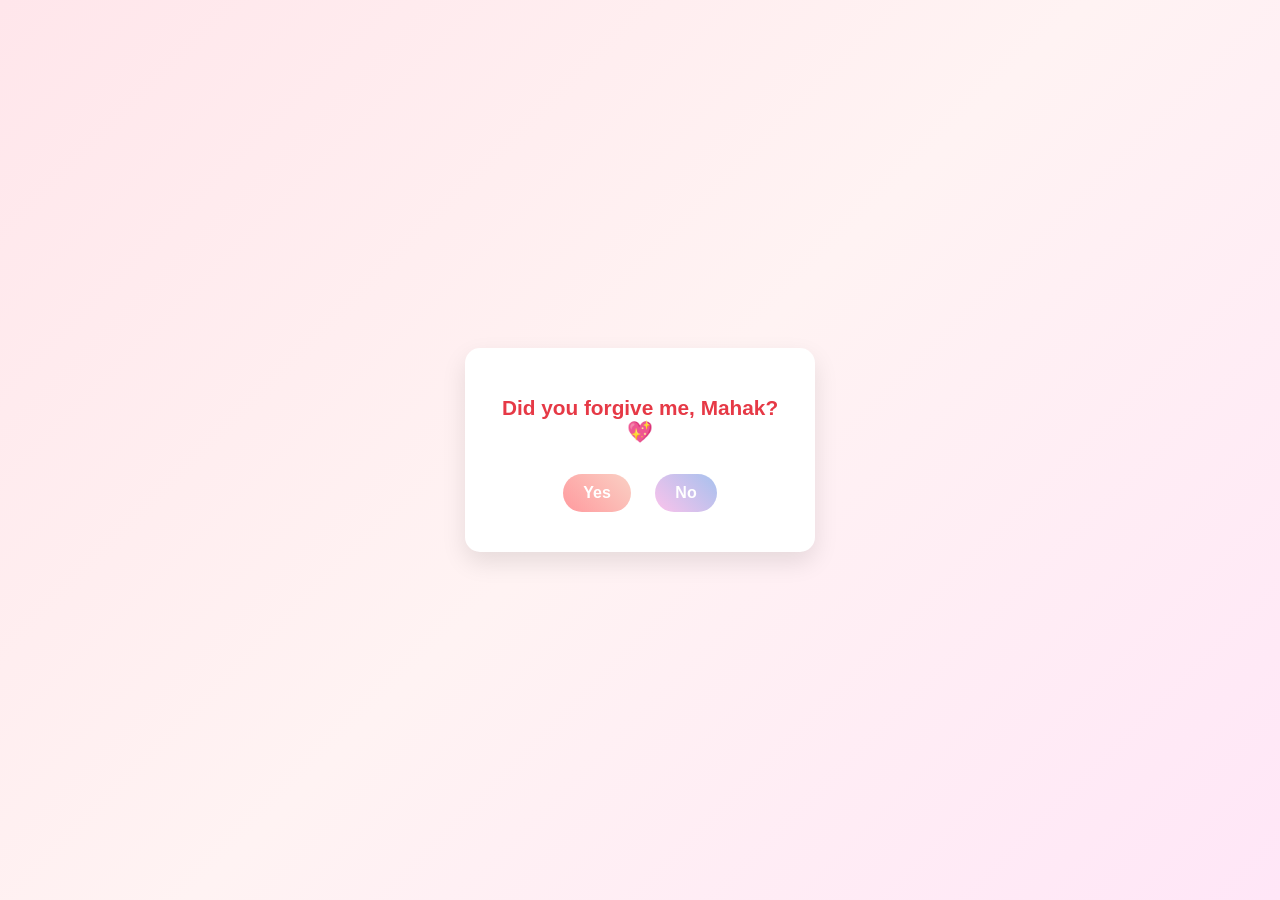
==== commit d252e4bc: "Update index.html" ====
--- a/index.html
+++ b/index.html
@@ -7,80 +7,56 @@
 <style>
   body {
     margin: 0;
+    height: 100vh;
+    display: flex;
+    justify-content: center;
+    align-items: center;
     font-family: 'Poppins', sans-serif;
-    background: linear-gradient(135deg, #fce2ec, #ffe6e6, #fff3f3);
+    background: linear-gradient(135deg, #ffe6eb, #fff3f3, #ffe6f7);
     color: #333;
-    overflow-x: hidden;
-    text-align: center;
+    overflow: hidden;
   }
 
-  h1 {
-    font-size: 2.8em;
-    margin-top: 100px;
-    color: #e63946;
-    animation: fadeIn 2s ease-in-out;
+  .dialog {
+    background: white;
+    padding: 30px 25px;
+    border-radius: 15px;
+    box-shadow: 0 10px 25px rgba(0,0,0,0.1);
+    text-align: center;
+    animation: fadeIn 0.8s ease;
+    max-width: 300px;
+    width: 90%;
   }
 
   h2 {
-    color: #6a1b9a;
-    font-size: 1.5em;
-    font-weight: 400;
-    margin: 10px 0 30px;
-    animation: fadeIn 3s ease-in-out;
-  }
-
-  .heart {
-    color: #ff4d6d;
-    font-size: 3em;
-    animation: heartbeat 1.5s infinite;
-  }
-
-  .container {
-    max-width: 600px;
-    margin: 0 auto;
-    padding: 30px;
-    background: rgba(255, 255, 255, 0.8);
-    border-radius: 20px;
-    box-shadow: 0 8px 25px rgba(0, 0, 0, 0.1);
-    backdrop-filter: blur(10px);
-    animation: slideUp 1.5s ease;
-  }
-
-  p {
-    line-height: 1.6;
-    font-size: 1.1em;
-    margin: 15px 0;
-  }
-
-  .signature {
-    margin-top: 30px;
-    font-style: italic;
-    font-weight: bold;
+    font-size: 1.3em;
+    margin-bottom: 20px;
     color: #e63946;
   }
 
   button {
-    margin-top: 40px;
-    background: linear-gradient(45deg, #ff758c, #ff7eb3);
+    margin: 10px;
+    padding: 10px 20px;
+    border-radius: 25px;
+    border: none;
+    cursor: pointer;
+    font-size: 1em;
+    font-weight: 600;
+    transition: all 0.3s ease;
+  }
+
+  .yes {
+    background: linear-gradient(45deg, #ff9a9e, #fad0c4);
     color: white;
-    padding: 12px 30px;
-    border: none;
-    border-radius: 30px;
-    cursor: pointer;
-    font-size: 1.1em;
-    box-shadow: 0 5px 15px rgba(255, 118, 136, 0.4);
-    transition: transform 0.3s ease, box-shadow 0.3s ease;
+  }
+
+  .no {
+    background: linear-gradient(45deg, #fbc2eb, #a6c1ee);
+    color: white;
   }
 
   button:hover {
-    transform: translateY(-3px);
-    box-shadow: 0 8px 20px rgba(255, 118, 136, 0.5);
-  }
-
-  footer {
-    margin-top: 60px;
-    font-size: 0.9em;
-    color: #777;
+    transform: scale(1.05);
   }
 
   @keyframes fadeIn {
@@ -88,60 +64,57 @@
     to { opacity: 1; transform: translateY(0); }
   }
 
-  @keyframes slideUp {
-    from { opacity: 0; transform: translateY(50px); }
-    to { opacity: 1; transform: translateY(0); }
+  .message {
+    font-size: 1.3em;
+    color: #e63946;
+    animation: fadeIn 0.6s ease;
   }
 
-  @keyframes heartbeat {
-    0%, 100% { transform: scale(1); }
-    50% { transform: scale(1.2); }
-  }
-
-  /* Mobile Responsive */
   @media (max-width: 600px) {
-    h1 { font-size: 2.2em; margin-top: 60px; }
-    h2 { font-size: 1.2em; }
-    .container { margin: 20px; padding: 25px; }
-    p { font-size: 1em; }
-    button { padding: 10px 25px; font-size: 1em; }
+    h2 { font-size: 1.1em; }
+    button { font-size: 0.9em; padding: 8px 16px; }
   }
 </style>
 </head>
 <body>
 
-  <h1>I'm Really Sorry, Mahak 💕</h1>
-  <h2>From the heart of Keshav 💌</h2>
-
-  <div class="container">
-    <div class="heart">💖</div>
-    <p>Mahak, I know I was late — and I truly feel bad about it. You deserved my time, my presence, and my respect, and I let you down. I’m really sorry for that.</p>
-
-    <p>Sometimes, words fall short to express how deeply I regret making you wait. You mean a lot to me, and I never want my actions to make you feel unimportant or less valued.</p>
-
-    <p>I promise to make up for it — not just in words, but through actions. You have the most beautiful heart, and I hope you can forgive me for this mistake.</p>
-
-    <p>Thank you for your patience, your kindness, and for being you — someone truly special. ❤️</p>
-
-    <p class="signature">– With heartfelt apologies,<br>Keshav</p>
-
-    <button onclick="showLove()">💌 Forgive Me, Mahak?</button>
-  </div>
-
-  <footer>Made with ❤️ by Keshav | For Mahak 🌸</footer>
+<div class="dialog" id="dialogBox">
+  <h2 id="question">Did you forgive me, Mahak? 💖</h2>
+  <button class="yes" onclick="forgive()">Yes</button>
+  <button class="no" onclick="notYet()">No</button>
+</div>
 
 <script>
-  function showLove() {
-    const btn = document.querySelector("button");
-    btn.innerText = "💖 Thank You, Mahak 💖";
-    btn.style.background = "linear-gradient(45deg, #ff9a9e, #fad0c4)";
-    btn.disabled = true;
-    const confetti = document.createElement("div");
-    confetti.innerHTML = "🎉💐💞🌸🌷🌺💖✨";
-    confetti.style.fontSize = "2em";
-    confetti.style.marginTop = "20px";
-    confetti.style.animation = "fadeIn 1.5s ease";
-    document.querySelector(".container").appendChild(confetti);
+  const questions = [
+    "Are you sure? 🥺",
+    "Please na 😢",
+    "Just one more chance? 💕",
+    "You really won’t forgive me? 😭",
+    "Come on Mahak, please 😞",
+    "I promise I’ll never be late again 🙏",
+    "Still no? 😔",
+    "I’m not giving up 😅",
+    "Please na Mahak 💖",
+    "You have the sweetest heart 💕",
+    "Forgive me now? 😇",
+    "Last time asking... maybe 😅",
+    "Okay last-last time 🙈",
+    "Now? 🥹",
+    "Pleaseeeeeeeeeeeee 🥺💞"
+  ];
+
+  let i = 0;
+
+  function forgive() {
+    document.getElementById("dialogBox").innerHTML = `
+      <div class="message">Thank you so much, Mahak! 💖<br><br>You just made Keshav the happiest person today 😊</div>
+    `;
+  }
+
+  function notYet() {
+    const question = document.getElementById("question");
+    question.textContent = questions[i % questions.length];
+    i++;
   }
 </script>
 
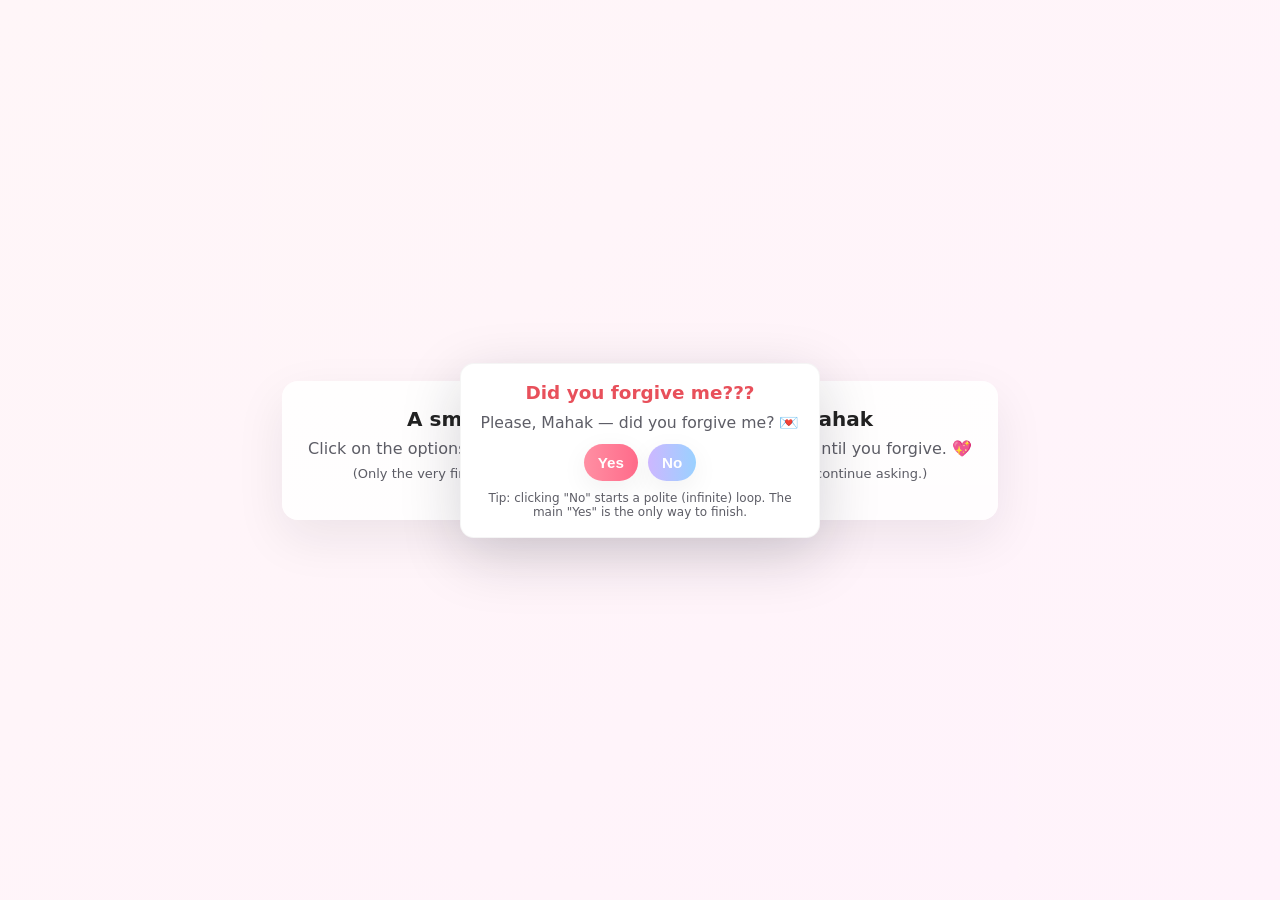
==== commit 26754e34: "Update index.html" ====
--- a/index.html
+++ b/index.html
@@ -1,122 +1,275 @@
 <!DOCTYPE html>
 <html lang="en">
 <head>
-<meta charset="UTF-8">
-<meta name="viewport" content="width=device-width, initial-scale=1.0">
-<title>Sorry Mahak 💖</title>
+<meta charset="utf-8" />
+<meta name="viewport" content="width=device-width,initial-scale=1" />
+<title>Did you forgive me? — Infinite Apology Loop</title>
 <style>
-  body {
-    margin: 0;
-    height: 100vh;
-    display: flex;
-    justify-content: center;
-    align-items: center;
-    font-family: 'Poppins', sans-serif;
-    background: linear-gradient(135deg, #ffe6eb, #fff3f3, #ffe6f7);
-    color: #333;
-    overflow: hidden;
-  }
-
-  .dialog {
-    background: white;
-    padding: 30px 25px;
-    border-radius: 15px;
-    box-shadow: 0 10px 25px rgba(0,0,0,0.1);
-    text-align: center;
-    animation: fadeIn 0.8s ease;
-    max-width: 300px;
-    width: 90%;
-  }
-
-  h2 {
-    font-size: 1.3em;
-    margin-bottom: 20px;
-    color: #e63946;
-  }
-
-  button {
-    margin: 10px;
-    padding: 10px 20px;
-    border-radius: 25px;
-    border: none;
-    cursor: pointer;
-    font-size: 1em;
-    font-weight: 600;
-    transition: all 0.3s ease;
-  }
-
-  .yes {
-    background: linear-gradient(45deg, #ff9a9e, #fad0c4);
-    color: white;
-  }
-
-  .no {
-    background: linear-gradient(45deg, #fbc2eb, #a6c1ee);
-    color: white;
-  }
-
-  button:hover {
-    transform: scale(1.05);
-  }
-
-  @keyframes fadeIn {
-    from { opacity: 0; transform: translateY(20px); }
-    to { opacity: 1; transform: translateY(0); }
-  }
-
-  .message {
-    font-size: 1.3em;
-    color: #e63946;
-    animation: fadeIn 0.6s ease;
-  }
-
-  @media (max-width: 600px) {
-    h2 { font-size: 1.1em; }
-    button { font-size: 0.9em; padding: 8px 16px; }
+  :root{
+    --bg1: #fff6f8;
+    --bg2: #fff3fb;
+    --accent: #e8505b;
+    --muted: #5d5d66;
+    --card: #ffffff;
+  }
+  *{box-sizing:border-box}
+  html,body{height:100%; margin:0; font-family: Inter, system-ui, -apple-system, "Segoe UI", Roboto, "Helvetica Neue", Arial; -webkit-font-smoothing:antialiased; background: linear-gradient(135deg,var(--bg1),var(--bg2)); display:flex; align-items:center; justify-content:center; padding:20px;}
+  .stage{width:100%; max-width:760px; display:flex; gap:20px; align-items:center; justify-content:center; flex-direction:column;}
+  .hero{background:linear-gradient(180deg, rgba(255,255,255,0.9), rgba(255,255,255,0.85)); padding:26px; border-radius:16px; box-shadow:0 18px 50px rgba(20,20,40,0.08); text-align:center;}
+  .title{font-size:20px; color:#222; margin:0 0 8px 0;}
+  .subtitle{color:var(--muted); margin:0 0 8px 0;}
+  .small{font-size:13px;color:var(--muted); margin-top:8px;}
+  /* dialog stack */
+  .overlay{position:fixed; inset:0; display:flex; align-items:center; justify-content:center; pointer-events:none; z-index:100;}
+  .dialog{
+    width:92%;
+    max-width:360px;
+    background:var(--card);
+    border-radius:14px;
+    padding:18px;
+    box-shadow:0 18px 60px rgba(20,20,40,0.18);
+    text-align:center;
+    transform: translateY(10px) scale(.99);
+    opacity:0;
+    transition: transform .22s cubic-bezier(.2,.9,.3,1), opacity .2s ease;
+    pointer-events:auto;
+    border:1px solid rgba(0,0,0,0.04);
+  }
+  .dialog.show{ transform: translateY(0) scale(1); opacity:1; }
+  .dialog h2{ margin:0 0 10px; color:var(--accent); font-size:1.15rem;}
+  .dialog p{ margin:0 0 12px; color:var(--muted); font-size:0.98rem;}
+  .row{display:flex; gap:10px; justify-content:center; flex-wrap:wrap;}
+  .btn{
+    padding:10px 14px; border-radius:999px; border:0; cursor:pointer; font-weight:700; font-size:0.95rem;
+    box-shadow: 0 8px 28px rgba(0,0,0,0.06);
+    transition: transform .12s ease, box-shadow .12s ease;
+  }
+  .btn:active{ transform: translateY(1px); }
+  .btn-yes{ background: linear-gradient(90deg,#ff8fa3,#ff6b8a); color:white; }
+  .btn-no{ background: linear-gradient(90deg,#cdb7ff,#9ad1ff); color:white; }
+  /* stacked dialogs visual offset */
+  .stacked{ position: relative; margin-top: -12px; }
+  .stacked .dialog{ margin-top: 10px; }
+  /* tiny helper */
+  .muted{ font-size:12px; color:var(--muted); margin-top:10px; }
+  @media (max-width:520px){
+    .dialog{ padding:14px; }
+    .title{ font-size:18px; }
   }
 </style>
 </head>
 <body>
-
-<div class="dialog" id="dialogBox">
-  <h2 id="question">Did you forgive me, Mahak? 💖</h2>
-  <button class="yes" onclick="forgive()">Yes</button>
-  <button class="no" onclick="notYet()">No</button>
-</div>
+  <div class="stage">
+    <div class="hero" role="banner" aria-live="polite">
+      <h1 class="title">A small apology — from Keshav to Mahak</h1>
+      <p class="subtitle">Click on the options below, Mahak — the loop will keep asking until you forgive. 💖</p>
+      <p class="small">(Only the very first dialog's <strong>Yes</strong> counts as forgiveness — all follow-ups continue asking.)</p>
+    </div>
+  </div>
+
+  <!-- overlay where dialogs are stacked -->
+  <div id="overlay" class="overlay" aria-hidden="false" aria-live="polite"></div>
 
 <script>
-  const questions = [
-    "Are you sure? 🥺",
-    "Please na 😢",
-    "Just one more chance? 💕",
-    "You really won’t forgive me? 😭",
-    "Come on Mahak, please 😞",
-    "I promise I’ll never be late again 🙏",
-    "Still no? 😔",
-    "I’m not giving up 😅",
-    "Please na Mahak 💖",
-    "You have the sweetest heart 💕",
-    "Forgive me now? 😇",
-    "Last time asking... maybe 😅",
-    "Okay last-last time 🙈",
-    "Now? 🥹",
-    "Pleaseeeeeeeeeeeee 🥺💞"
-  ];
-
-  let i = 0;
-
-  function forgive() {
-    document.getElementById("dialogBox").innerHTML = `
-      <div class="message">Thank you so much, Mahak! 💖<br><br>You just made Keshav the happiest person today 😊</div>
-    `;
-  }
-
-  function notYet() {
-    const question = document.getElementById("question");
-    question.textContent = questions[i % questions.length];
-    i++;
-  }
+/*
+ Behavior:
+ - Show the MAIN dialog first: "Did you forgive me???"
+   -> If MAIN Yes clicked => show final "Thank you so much" message and stop.
+   -> If MAIN No clicked => begin follow-up LOOP.
+ - Follow-up LOOP: series of dialogs with playful/polite prompts (Are you sure?, Please na, etc.)
+   -> For every follow-up dialog, clicking either Yes or No will NOT end the apology; instead it pushes another follow-up dialog.
+   -> This continues infinitely until the user forgives via the MAIN dialog's Yes (the main dialog remains accessible).
+ - The MAIN dialog is always kept at the bottom of the stack so the user can still click its Yes at any time.
+ - Accessibility: dialogs are announced via aria-live.
+*/
+
+const overlay = document.getElementById('overlay');
+
+// message pools
+const MAIN = {
+  title: "Did you forgive me???",
+  description: "Please, Mahak — did you forgive me? 💌"
+};
+
+const FOLLOWUPS = [
+  { title: "Are you sure?", description: "I know I messed up. Are you really sure?" },
+  { title: "Please na...", description: "Please give me one more chance. I’ll be on time, I promise." },
+  { title: "Just one more chance?", description: "I’ll make it up to you. Coffee? Treat? Anything." },
+  { title: "You really won’t forgive me?", description: "It hurts to know I made you wait. Please..." },
+  { title: "I'm begging 😢", description: "Please, Mahak — forgive me? I’ll try so much harder." },
+  { title: "I’ll never be late again", description: "I mean it this time. Please please?" },
+  { title: "One tiny favor?", description: "Say yes? I’ll do anything reasonable. 😊" },
+  { title: "Pretty please 🙏", description: "With a cherry on top — please?" },
+  { title: "Come back to me?", description: "I miss your smile when you're upset." },
+  { title: "Final-ish attempt", description: "Okay this is another attempt — please 😊" },
+  { title: "Pleaseeeeeeeee 😭", description: "I won't stop asking until you say yes ❤️" },
+];
+
+// keep indices
+let followIdx = 0;
+
+// create MAIN dialog and add to overlay stack bottom
+function createMainDialog() {
+  const dlg = document.createElement('div');
+  dlg.className = 'dialog show';
+  dlg.setAttribute('role','dialog');
+  dlg.setAttribute('aria-label','Main forgiveness dialog');
+  dlg.innerHTML = `
+    <h2>${escapeHtml(MAIN.title)}</h2>
+    <p>${escapeHtml(MAIN.description)}</p>
+    <div class="row">
+      <button class="btn btn-yes" aria-label="Yes, I forgive" id="mainYes">Yes</button>
+      <button class="btn btn-no" aria-label="No, not yet" id="mainNo">No</button>
+    </div>
+    <div class="muted">Tip: clicking "No" starts a polite (infinite) loop. The main "Yes" is the only way to finish.</div>
+  `;
+  // MAIN should be first child so follow-ups stack on top visually
+  overlay.appendChild(dlg);
+
+  // add handlers
+  dlg.querySelector('#mainYes').addEventListener('click', ()=> {
+    showThankYou(dlg);
+  });
+  dlg.querySelector('#mainNo').addEventListener('click', ()=> {
+    // start loop by pushing first follow-up
+    pushFollowUp();
+  });
+}
+
+// show final thank you (only from MAIN yes)
+function showThankYou(mainDialogEl) {
+  // clear overlays and replace with a single dialog showing thanks
+  overlay.innerHTML = '';
+  const thank = document.createElement('div');
+  thank.className = 'dialog show';
+  thank.setAttribute('role','status');
+  thank.setAttribute('aria-live','polite');
+  thank.innerHTML = `
+    <h2>Thank you so much ❤️</h2>
+    <p>Keshav is so grateful. You just made his day!</p>
+    <div class="row">
+      <button class="btn btn-yes" id="closeBtn">Close</button>
+    </div>
+    <div class="muted">You can close this window or refresh to start again.</div>
+  `;
+  overlay.appendChild(thank);
+
+  // simple confetti sprinkle
+  sprinkleConfetti(thank);
+
+  document.getElementById('closeBtn').addEventListener('click', ()=> {
+    // tidy up
+    overlay.innerHTML = '';
+    // optional: keep main hero visible by doing nothing else
+  });
+}
+
+// push a follow-up dialog onto the stack
+function pushFollowUp() {
+  // create container so multiple dialogs can be shown stacked
+  const dlg = document.createElement('div');
+  dlg.className = 'dialog show';
+  dlg.setAttribute('role','dialog');
+  dlg.setAttribute('aria-label','Follow up apology dialog');
+
+  // pick message
+  const msg = FOLLOWUPS[followIdx % FOLLOWUPS.length];
+  followIdx++;
+
+  // Slight variation for No button text for humor
+  const noLabel = (Math.random() > 0.5) ? "No" : "Not yet";
+
+  dlg.innerHTML = `
+    <h2>${escapeHtml(msg.title)}</h2>
+    <p>${escapeHtml(msg.description)}</p>
+    <div class="row">
+      <button class="btn btn-yes follow-yes">Yes</button>
+      <button class="btn btn-no follow-no">${escapeHtml(noLabel)}</button>
+    </div>
+  `;
+
+  // append on top of existing dialogs so it looks like stacking
+  overlay.appendChild(dlg);
+
+  // Auto-scroll focus to new dialog for keyboard/mobile accessibility
+  dlg.querySelector('.follow-yes').focus();
+
+  // Handlers: for followups, BOTH buttons continue the loop (do NOT end it)
+  dlg.querySelector('.follow-yes').addEventListener('click', () => {
+    // polite reaction (tiny animation) then push next follow-up
+    animatePulse(dlg);
+    setTimeout(() => pushFollowUp(), 240);
+  });
+  dlg.querySelector('.follow-no').addEventListener('click', () => {
+    animatePulse(dlg);
+    setTimeout(() => pushFollowUp(), 240);
+  });
+
+  // optionally limit stacking to avoid memory issues — but per request it's infinite until forgiven.
+  // To keep UI tidy, remove oldest followups after many (e.g., 12)
+  const followups = overlay.querySelectorAll('.dialog');
+  const MAX_STACK = 12;
+  if (followups.length > MAX_STACK) {
+    // keep main (first) and last MAX_STACK-1 — remove extras in middle
+    for (let i = 1; i < followups.length - (MAX_STACK - 1); i++) {
+      followups[i].remove();
+    }
+  }
+}
+
+// little visual helpers
+function animatePulse(el){
+  el.style.transition = 'transform .08s ease';
+  el.style.transform = 'scale(.98)';
+  setTimeout(()=> { el.style.transform = ''; }, 90);
+}
+
+function sprinkleConfetti(container){
+  // create tiny confetti pieces (non-heavy)
+  const colors = ['#ff6b6b','#ffd166','#6bf2c1','#9b8cff','#ff9bd1','#7ad1ff'];
+  const wrap = document.createElement('div');
+  wrap.style.position = 'absolute';
+  wrap.style.inset = '0';
+  wrap.style.pointerEvents = 'none';
+  container.appendChild(wrap);
+  for (let i=0;i<18;i++){
+    const s = document.createElement('div');
+    s.textContent = '✨';
+    s.style.position = 'absolute';
+    s.style.left = Math.random()*80 + 10 + '%';
+    s.style.top = Math.random()*40 + '%';
+    s.style.fontSize = (10 + Math.random()*18) + 'px';
+    s.style.opacity = '' + (0.7 + Math.random()*0.4);
+    wrap.appendChild(s);
+    (function(node){
+      setTimeout(()=> { node.style.transition = 'transform 1200ms linear, opacity 1200ms linear'; node.style.transform = 'translateY(120px) rotate(60deg)'; node.style.opacity = '0'; }, 80 + Math.random()*200);
+    })(s);
+  }
+  setTimeout(()=> wrap.remove(), 1500);
+}
+
+// escape helper to avoid injection when building HTML strings
+function escapeHtml(str){
+  if (!str) return '';
+  return String(str).replace(/[&<>"']/g, function (m) {
+    return ({'&':'&amp;','<':'&lt;','>':'&gt;','"':'&quot;',"'":'&#39;'})[m];
+  });
+}
+
+// initialize
+createMainDialog();
+
+// Optional: keyboard support - pressing "Escape" will close topmost follow-up (but main stays)
+document.addEventListener('keydown', (e) => {
+  if (e.key === 'Escape') {
+    const dialogs = overlay.querySelectorAll('.dialog');
+    if (dialogs.length > 1) {
+      // remove topmost (the last child)
+      const last = dialogs[dialogs.length - 1];
+      last.remove();
+    }
+  }
+});
 </script>
-
 </body>
 </html>
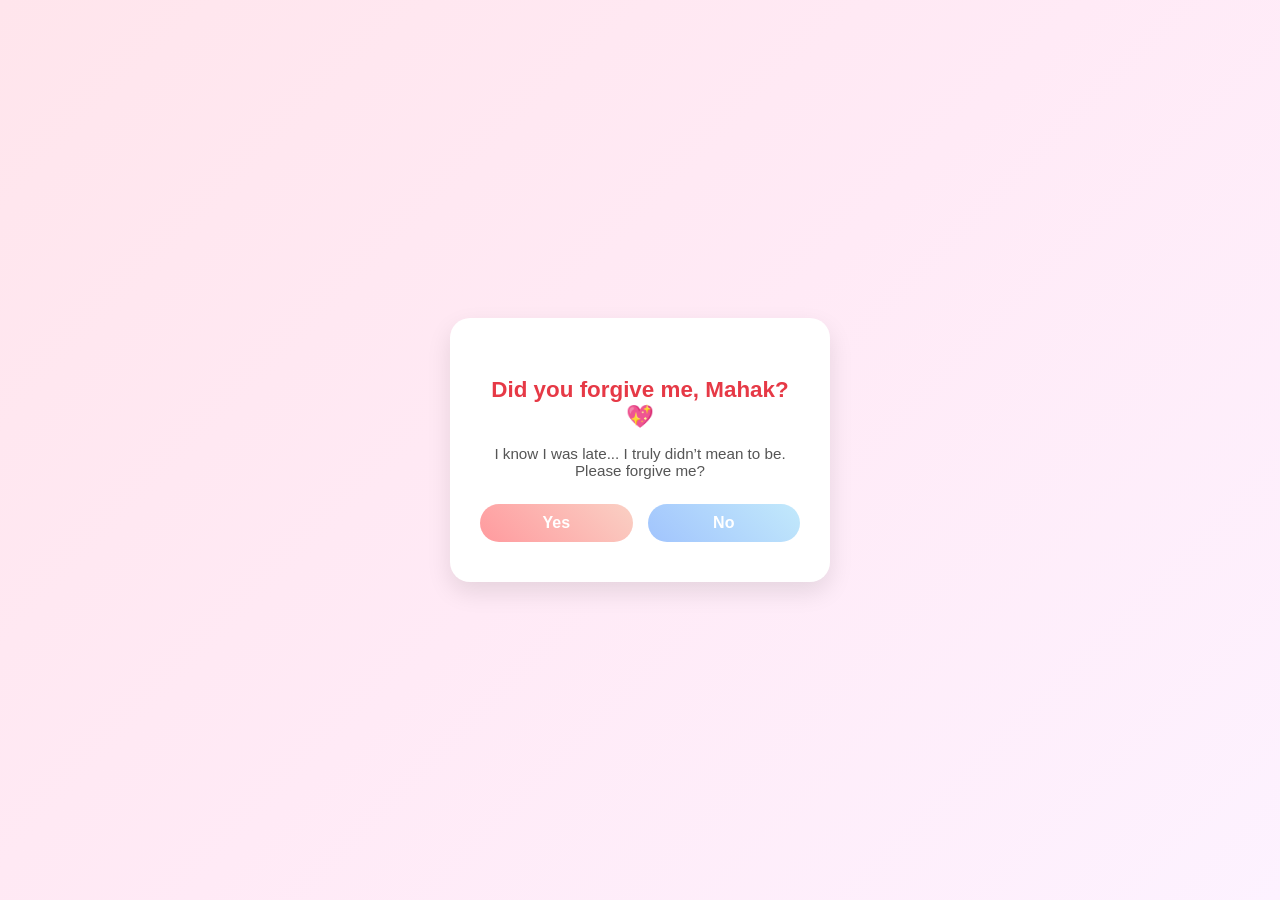
==== commit 89377af9: "Update index.html" ====
--- a/index.html
+++ b/index.html
@@ -1,275 +1,166 @@
 <!DOCTYPE html>
 <html lang="en">
 <head>
-<meta charset="utf-8" />
-<meta name="viewport" content="width=device-width,initial-scale=1" />
-<title>Did you forgive me? — Infinite Apology Loop</title>
+<meta charset="UTF-8">
+<meta name="viewport" content="width=device-width, initial-scale=1.0">
+<title>Sorry Mahak 💖</title>
 <style>
-  :root{
-    --bg1: #fff6f8;
-    --bg2: #fff3fb;
-    --accent: #e8505b;
-    --muted: #5d5d66;
-    --card: #ffffff;
+  body {
+    margin: 0;
+    height: 100vh;
+    display: flex;
+    justify-content: center;
+    align-items: center;
+    background: linear-gradient(135deg, #ffe5ec, #ffeaf6, #fdf2ff);
+    font-family: "Poppins", sans-serif;
+    overflow: hidden;
   }
-  *{box-sizing:border-box}
-  html,body{height:100%; margin:0; font-family: Inter, system-ui, -apple-system, "Segoe UI", Roboto, "Helvetica Neue", Arial; -webkit-font-smoothing:antialiased; background: linear-gradient(135deg,var(--bg1),var(--bg2)); display:flex; align-items:center; justify-content:center; padding:20px;}
-  .stage{width:100%; max-width:760px; display:flex; gap:20px; align-items:center; justify-content:center; flex-direction:column;}
-  .hero{background:linear-gradient(180deg, rgba(255,255,255,0.9), rgba(255,255,255,0.85)); padding:26px; border-radius:16px; box-shadow:0 18px 50px rgba(20,20,40,0.08); text-align:center;}
-  .title{font-size:20px; color:#222; margin:0 0 8px 0;}
-  .subtitle{color:var(--muted); margin:0 0 8px 0;}
-  .small{font-size:13px;color:var(--muted); margin-top:8px;}
-  /* dialog stack */
-  .overlay{position:fixed; inset:0; display:flex; align-items:center; justify-content:center; pointer-events:none; z-index:100;}
-  .dialog{
-    width:92%;
-    max-width:360px;
-    background:var(--card);
-    border-radius:14px;
-    padding:18px;
-    box-shadow:0 18px 60px rgba(20,20,40,0.18);
-    text-align:center;
-    transform: translateY(10px) scale(.99);
-    opacity:0;
-    transition: transform .22s cubic-bezier(.2,.9,.3,1), opacity .2s ease;
-    pointer-events:auto;
-    border:1px solid rgba(0,0,0,0.04);
+
+  .container {
+    text-align: center;
+    background: white;
+    padding: 40px 30px;
+    border-radius: 20px;
+    box-shadow: 0 10px 25px rgba(0,0,0,0.1);
+    max-width: 320px;
+    width: 90%;
+    animation: fadeIn 0.6s ease;
   }
-  .dialog.show{ transform: translateY(0) scale(1); opacity:1; }
-  .dialog h2{ margin:0 0 10px; color:var(--accent); font-size:1.15rem;}
-  .dialog p{ margin:0 0 12px; color:var(--muted); font-size:0.98rem;}
-  .row{display:flex; gap:10px; justify-content:center; flex-wrap:wrap;}
-  .btn{
-    padding:10px 14px; border-radius:999px; border:0; cursor:pointer; font-weight:700; font-size:0.95rem;
-    box-shadow: 0 8px 28px rgba(0,0,0,0.06);
-    transition: transform .12s ease, box-shadow .12s ease;
+
+  h2 {
+    color: #e63946;
+    font-size: 1.4em;
+    margin-bottom: 15px;
   }
-  .btn:active{ transform: translateY(1px); }
-  .btn-yes{ background: linear-gradient(90deg,#ff8fa3,#ff6b8a); color:white; }
-  .btn-no{ background: linear-gradient(90deg,#cdb7ff,#9ad1ff); color:white; }
-  /* stacked dialogs visual offset */
-  .stacked{ position: relative; margin-top: -12px; }
-  .stacked .dialog{ margin-top: 10px; }
-  /* tiny helper */
-  .muted{ font-size:12px; color:var(--muted); margin-top:10px; }
-  @media (max-width:520px){
-    .dialog{ padding:14px; }
-    .title{ font-size:18px; }
+
+  p {
+    color: #555;
+    margin-bottom: 25px;
+    font-size: 0.95em;
+  }
+
+  .buttons {
+    display: flex;
+    justify-content: space-around;
+    gap: 15px;
+  }
+
+  button {
+    flex: 1;
+    border: none;
+    border-radius: 25px;
+    padding: 10px 0;
+    font-weight: 600;
+    cursor: pointer;
+    transition: all 0.3s ease;
+    font-size: 1em;
+  }
+
+  .yes {
+    background: linear-gradient(45deg, #ff9a9e, #fad0c4);
+    color: #fff;
+  }
+
+  .no {
+    background: linear-gradient(45deg, #a1c4fd, #c2e9fb);
+    color: #fff;
+  }
+
+  button:hover {
+    transform: scale(1.07);
+  }
+
+  @keyframes fadeIn {
+    from { opacity: 0; transform: translateY(20px); }
+    to { opacity: 1; transform: translateY(0); }
+  }
+
+  .thankyou {
+    color: #e63946;
+    font-size: 1.2em;
+    animation: fadeIn 0.6s ease;
+  }
+
+  @media (max-width: 600px) {
+    .container { padding: 30px 20px; }
+    h2 { font-size: 1.2em; }
+    p { font-size: 0.9em; }
   }
 </style>
 </head>
 <body>
-  <div class="stage">
-    <div class="hero" role="banner" aria-live="polite">
-      <h1 class="title">A small apology — from Keshav to Mahak</h1>
-      <p class="subtitle">Click on the options below, Mahak — the loop will keep asking until you forgive. 💖</p>
-      <p class="small">(Only the very first dialog's <strong>Yes</strong> counts as forgiveness — all follow-ups continue asking.)</p>
-    </div>
+
+<div class="container" id="dialogBox">
+  <h2 id="question">Did you forgive me, Mahak? 💖</h2>
+  <p id="message">I know I was late... I truly didn’t mean to be. Please forgive me?</p>
+  <div class="buttons">
+    <button class="yes" onclick="forgive()">Yes</button>
+    <button class="no" onclick="nextQuestion()">No</button>
   </div>
-
-  <!-- overlay where dialogs are stacked -->
-  <div id="overlay" class="overlay" aria-hidden="false" aria-live="polite"></div>
+</div>
 
 <script>
-/*
- Behavior:
- - Show the MAIN dialog first: "Did you forgive me???"
-   -> If MAIN Yes clicked => show final "Thank you so much" message and stop.
-   -> If MAIN No clicked => begin follow-up LOOP.
- - Follow-up LOOP: series of dialogs with playful/polite prompts (Are you sure?, Please na, etc.)
-   -> For every follow-up dialog, clicking either Yes or No will NOT end the apology; instead it pushes another follow-up dialog.
-   -> This continues infinitely until the user forgives via the MAIN dialog's Yes (the main dialog remains accessible).
- - The MAIN dialog is always kept at the bottom of the stack so the user can still click its Yes at any time.
- - Accessibility: dialogs are announced via aria-live.
-*/
+  const dialogs = [
+    {
+      q: "Are you sure you can’t forgive me? 🥺",
+      m: "I know I messed up. But I really didn’t want to hurt you."
+    },
+    {
+      q: "Please na… 😢",
+      m: "Give me one more chance. I’ll be on time, I promise."
+    },
+    {
+      q: "Just one more chance? 💕",
+      m: "I’ll make it up to you — coffee, treat, anything!"
+    },
+    {
+      q: "You really won’t forgive me? 😞",
+      m: "It hurts to know I made you wait. Please…"
+    },
+    {
+      q: "I’m begging now 😭",
+      m: "Mahak, please forgive me? I’ll try so much harder."
+    },
+    {
+      q: "Still no? 😔",
+      m: "Okay fine... but I’m still not giving up 😅"
+    },
+    {
+      q: "Maybe now? 🥹",
+      m: "You have the kindest heart. I know you’ll forgive me soon 💖"
+    },
+    {
+      q: "Forgive me this time? 🙈",
+      m: "I’ll make it up with something sweet next time!"
+    },
+    {
+      q: "Last time asking... maybe 😅",
+      m: "Or maybe not... because I’ll keep asking till you smile 😊"
+    },
+    {
+      q: "Pleaseeeee Mahak 🥺",
+      m: "Forgive me na? I can’t end this without your yes 💞"
+    }
+  ];
 
-const overlay = document.getElementById('overlay');
+  let index = 0;
 
-// message pools
-const MAIN = {
-  title: "Did you forgive me???",
-  description: "Please, Mahak — did you forgive me? 💌"
-};
+  function forgive() {
+    const box = document.getElementById("dialogBox");
+    box.innerHTML = `
+      <div class="thankyou">Thank you so much, Mahak! 💖<br><br>
+      You just made Keshav the happiest person today 😊</div>
+    `;
+  }
 
-const FOLLOWUPS = [
-  { title: "Are you sure?", description: "I know I messed up. Are you really sure?" },
-  { title: "Please na...", description: "Please give me one more chance. I’ll be on time, I promise." },
-  { title: "Just one more chance?", description: "I’ll make it up to you. Coffee? Treat? Anything." },
-  { title: "You really won’t forgive me?", description: "It hurts to know I made you wait. Please..." },
-  { title: "I'm begging 😢", description: "Please, Mahak — forgive me? I’ll try so much harder." },
-  { title: "I’ll never be late again", description: "I mean it this time. Please please?" },
-  { title: "One tiny favor?", description: "Say yes? I’ll do anything reasonable. 😊" },
-  { title: "Pretty please 🙏", description: "With a cherry on top — please?" },
-  { title: "Come back to me?", description: "I miss your smile when you're upset." },
-  { title: "Final-ish attempt", description: "Okay this is another attempt — please 😊" },
-  { title: "Pleaseeeeeeeee 😭", description: "I won't stop asking until you say yes ❤️" },
-];
+  function nextQuestion() {
+    const q = document.getElementById("question");
+    const m = document.getElementById("message");
+    index = (index + 1) % dialogs.length;
+    q.textContent = dialogs[index].q;
+    m.textContent = dialogs[index].m;
+  }
+</script>
 
-// keep indices
-let followIdx = 0;
-
-// create MAIN dialog and add to overlay stack bottom
-function createMainDialog() {
-  const dlg = document.createElement('div');
-  dlg.className = 'dialog show';
-  dlg.setAttribute('role','dialog');
-  dlg.setAttribute('aria-label','Main forgiveness dialog');
-  dlg.innerHTML = `
-    <h2>${escapeHtml(MAIN.title)}</h2>
-    <p>${escapeHtml(MAIN.description)}</p>
-    <div class="row">
-      <button class="btn btn-yes" aria-label="Yes, I forgive" id="mainYes">Yes</button>
-      <button class="btn btn-no" aria-label="No, not yet" id="mainNo">No</button>
-    </div>
-    <div class="muted">Tip: clicking "No" starts a polite (infinite) loop. The main "Yes" is the only way to finish.</div>
-  `;
-  // MAIN should be first child so follow-ups stack on top visually
-  overlay.appendChild(dlg);
-
-  // add handlers
-  dlg.querySelector('#mainYes').addEventListener('click', ()=> {
-    showThankYou(dlg);
-  });
-  dlg.querySelector('#mainNo').addEventListener('click', ()=> {
-    // start loop by pushing first follow-up
-    pushFollowUp();
-  });
-}
-
-// show final thank you (only from MAIN yes)
-function showThankYou(mainDialogEl) {
-  // clear overlays and replace with a single dialog showing thanks
-  overlay.innerHTML = '';
-  const thank = document.createElement('div');
-  thank.className = 'dialog show';
-  thank.setAttribute('role','status');
-  thank.setAttribute('aria-live','polite');
-  thank.innerHTML = `
-    <h2>Thank you so much ❤️</h2>
-    <p>Keshav is so grateful. You just made his day!</p>
-    <div class="row">
-      <button class="btn btn-yes" id="closeBtn">Close</button>
-    </div>
-    <div class="muted">You can close this window or refresh to start again.</div>
-  `;
-  overlay.appendChild(thank);
-
-  // simple confetti sprinkle
-  sprinkleConfetti(thank);
-
-  document.getElementById('closeBtn').addEventListener('click', ()=> {
-    // tidy up
-    overlay.innerHTML = '';
-    // optional: keep main hero visible by doing nothing else
-  });
-}
-
-// push a follow-up dialog onto the stack
-function pushFollowUp() {
-  // create container so multiple dialogs can be shown stacked
-  const dlg = document.createElement('div');
-  dlg.className = 'dialog show';
-  dlg.setAttribute('role','dialog');
-  dlg.setAttribute('aria-label','Follow up apology dialog');
-
-  // pick message
-  const msg = FOLLOWUPS[followIdx % FOLLOWUPS.length];
-  followIdx++;
-
-  // Slight variation for No button text for humor
-  const noLabel = (Math.random() > 0.5) ? "No" : "Not yet";
-
-  dlg.innerHTML = `
-    <h2>${escapeHtml(msg.title)}</h2>
-    <p>${escapeHtml(msg.description)}</p>
-    <div class="row">
-      <button class="btn btn-yes follow-yes">Yes</button>
-      <button class="btn btn-no follow-no">${escapeHtml(noLabel)}</button>
-    </div>
-  `;
-
-  // append on top of existing dialogs so it looks like stacking
-  overlay.appendChild(dlg);
-
-  // Auto-scroll focus to new dialog for keyboard/mobile accessibility
-  dlg.querySelector('.follow-yes').focus();
-
-  // Handlers: for followups, BOTH buttons continue the loop (do NOT end it)
-  dlg.querySelector('.follow-yes').addEventListener('click', () => {
-    // polite reaction (tiny animation) then push next follow-up
-    animatePulse(dlg);
-    setTimeout(() => pushFollowUp(), 240);
-  });
-  dlg.querySelector('.follow-no').addEventListener('click', () => {
-    animatePulse(dlg);
-    setTimeout(() => pushFollowUp(), 240);
-  });
-
-  // optionally limit stacking to avoid memory issues — but per request it's infinite until forgiven.
-  // To keep UI tidy, remove oldest followups after many (e.g., 12)
-  const followups = overlay.querySelectorAll('.dialog');
-  const MAX_STACK = 12;
-  if (followups.length > MAX_STACK) {
-    // keep main (first) and last MAX_STACK-1 — remove extras in middle
-    for (let i = 1; i < followups.length - (MAX_STACK - 1); i++) {
-      followups[i].remove();
-    }
-  }
-}
-
-// little visual helpers
-function animatePulse(el){
-  el.style.transition = 'transform .08s ease';
-  el.style.transform = 'scale(.98)';
-  setTimeout(()=> { el.style.transform = ''; }, 90);
-}
-
-function sprinkleConfetti(container){
-  // create tiny confetti pieces (non-heavy)
-  const colors = ['#ff6b6b','#ffd166','#6bf2c1','#9b8cff','#ff9bd1','#7ad1ff'];
-  const wrap = document.createElement('div');
-  wrap.style.position = 'absolute';
-  wrap.style.inset = '0';
-  wrap.style.pointerEvents = 'none';
-  container.appendChild(wrap);
-  for (let i=0;i<18;i++){
-    const s = document.createElement('div');
-    s.textContent = '✨';
-    s.style.position = 'absolute';
-    s.style.left = Math.random()*80 + 10 + '%';
-    s.style.top = Math.random()*40 + '%';
-    s.style.fontSize = (10 + Math.random()*18) + 'px';
-    s.style.opacity = '' + (0.7 + Math.random()*0.4);
-    wrap.appendChild(s);
-    (function(node){
-      setTimeout(()=> { node.style.transition = 'transform 1200ms linear, opacity 1200ms linear'; node.style.transform = 'translateY(120px) rotate(60deg)'; node.style.opacity = '0'; }, 80 + Math.random()*200);
-    })(s);
-  }
-  setTimeout(()=> wrap.remove(), 1500);
-}
-
-// escape helper to avoid injection when building HTML strings
-function escapeHtml(str){
-  if (!str) return '';
-  return String(str).replace(/[&<>"']/g, function (m) {
-    return ({'&':'&amp;','<':'&lt;','>':'&gt;','"':'&quot;',"'":'&#39;'})[m];
-  });
-}
-
-// initialize
-createMainDialog();
-
-// Optional: keyboard support - pressing "Escape" will close topmost follow-up (but main stays)
-document.addEventListener('keydown', (e) => {
-  if (e.key === 'Escape') {
-    const dialogs = overlay.querySelectorAll('.dialog');
-    if (dialogs.length > 1) {
-      // remove topmost (the last child)
-      const last = dialogs[dialogs.length - 1];
-      last.remove();
-    }
-  }
-});
-</script>
 </body>
 </html>
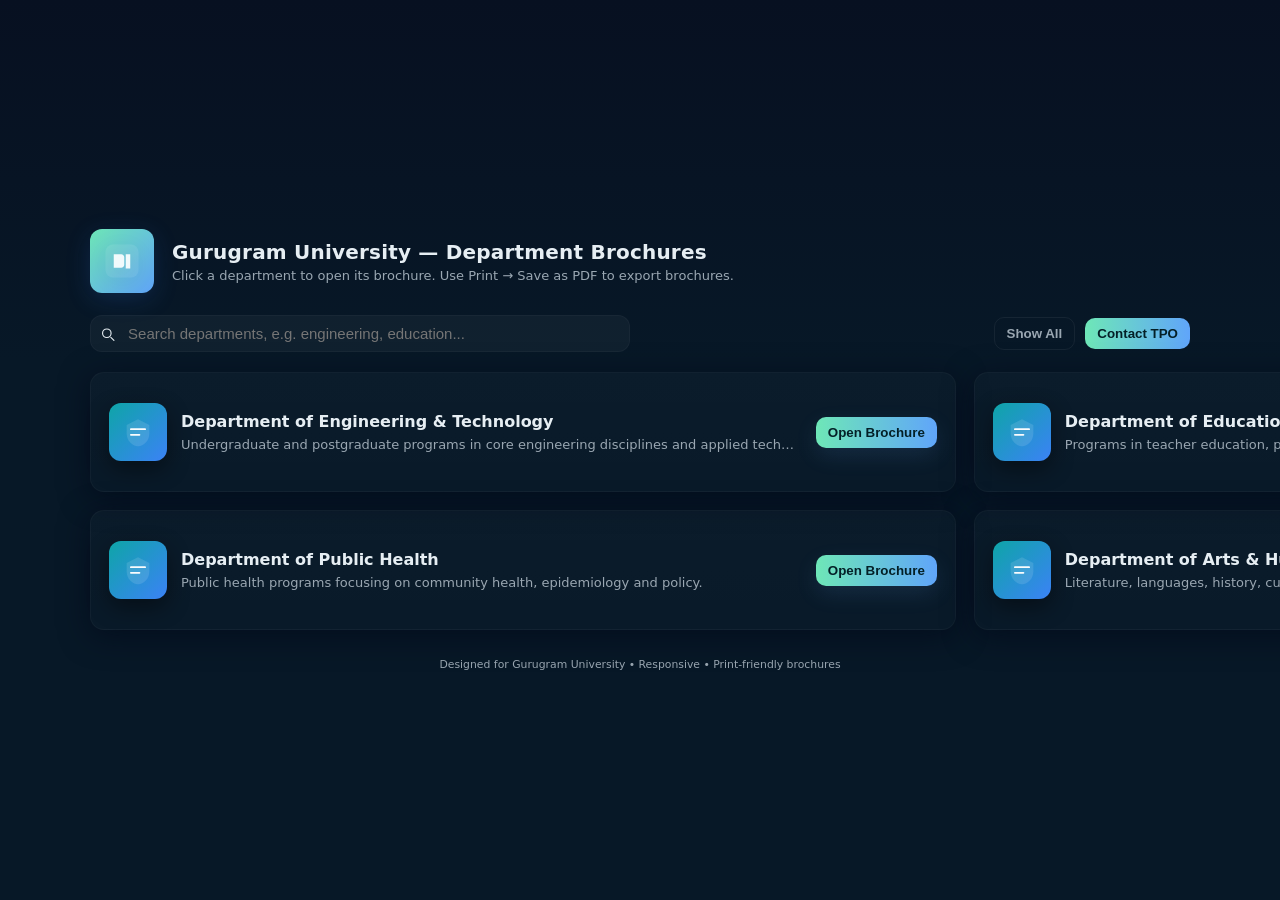
==== commit e7fd4802: "Update index.html" ====
--- a/index.html
+++ b/index.html
@@ -1,166 +1,650 @@
-<!DOCTYPE html>
+<!doctype html>
 <html lang="en">
 <head>
-<meta charset="UTF-8">
-<meta name="viewport" content="width=device-width, initial-scale=1.0">
-<title>Sorry Mahak 💖</title>
+  <meta charset="utf-8" />
+  <meta name="viewport" content="width=device-width,initial-scale=1" />
+  <title>Gurugram University — Department Brochures</title>
+  <meta name="description" content="Browse Gurugram University departmental brochures — modern, responsive, and print-ready." />
+
+  <style>
+    :root{
+      --bg:#0f1724;
+      --card:#0b1220;
+      --muted:#9aa7b2;
+      --accent:#6ee7b7; /* teal-ish */
+      --accent-2:#60a5fa; /* blue */
+      --glass: rgba(255,255,255,0.04);
+      --radius:14px;
+      --maxwidth:1100px;
+      --shadow: 0 6px 30px rgba(2,6,23,0.6);
+      font-family: Inter, ui-sans-serif, system-ui, -apple-system, "Segoe UI", Roboto, "Helvetica Neue", Arial;
+    }
+
+    *{box-sizing:border-box}
+    html,body{height:100%}
+    body{
+      margin:0;
+      min-height:100%;
+      background: linear-gradient(180deg,#071021 0%, #071827 40%, #071827 100%);
+      color: #e6eef3;
+      -webkit-font-smoothing:antialiased;
+      -moz-osx-font-smoothing:grayscale;
+      padding:32px 20px;
+      display:flex;
+      align-items:center;
+      justify-content:center;
+      font-size:16px;
+    }
+
+    .wrap{
+      width:100%;
+      max-width:var(--maxwidth);
+      margin:0 auto;
+    }
+
+    header{
+      display:flex;
+      align-items:center;
+      gap:18px;
+      margin-bottom:22px;
+    }
+    .logo{
+      width:64px;
+      height:64px;
+      border-radius:12px;
+      background:linear-gradient(135deg,var(--accent),var(--accent-2));
+      display:flex;
+      align-items:center;
+      justify-content:center;
+      box-shadow:0 6px 24px rgba(59,130,246,0.18);
+      flex-shrink:0;
+    }
+    .logo svg{filter:drop-shadow(0 4px 18px rgba(0,0,0,0.35));}
+    h1{
+      font-size:20px;
+      margin:0;
+      letter-spacing:0.2px;
+    }
+    p.lead{
+      margin:4px 0 0 0;
+      color:var(--muted);
+      font-size:13px;
+    }
+
+    .controls{
+      margin-top:18px;
+      display:flex;
+      gap:14px;
+      align-items:center;
+      justify-content:space-between;
+    }
+
+    .search{
+      display:flex;
+      gap:10px;
+      align-items:center;
+      background:var(--glass);
+      padding:8px;
+      border-radius:12px;
+      border:1px solid rgba(255,255,255,0.03);
+      width:100%;
+      max-width:540px;
+    }
+    .search input{
+      background:transparent;border:0;color:inherit;outline:none;font-size:15px;width:100%;
+    }
+
+    .grid{
+      display:grid;
+      grid-template-columns:repeat(3,1fr);
+      gap:18px;
+      margin-top:20px;
+    }
+
+    .card{
+      background:linear-gradient(180deg, rgba(255,255,255,0.02), rgba(255,255,255,0.01));
+      border-radius:var(--radius);
+      padding:18px;
+      min-height:120px;
+      box-shadow:var(--shadow);
+      display:flex;
+      gap:14px;
+      align-items:center;
+      transition:transform .24s ease, box-shadow .24s ease;
+      border:1px solid rgba(255,255,255,0.03);
+    }
+    .card:hover{ transform:translateY(-8px); box-shadow:0 18px 46px rgba(2,6,23,0.7); }
+
+    .dept-icon{
+      width:58px;height:58px;border-radius:12px;background:linear-gradient(135deg,#0ea5a7 0%, #3b82f6 100%);display:flex;align-items:center;justify-content:center;flex-shrink:0;
+      box-shadow: 0 8px 22px rgba(0,0,0,0.45);
+    }
+    .dept-icon svg{width:34px;height:34px;opacity:0.98}
+
+    .card .meta{
+      flex:1;
+      min-width:0;
+    }
+    .card h3{margin:0;font-size:16px}
+    .card p{margin:6px 0 0 0;color:var(--muted);font-size:13px;white-space:nowrap;overflow:hidden;text-overflow:ellipsis}
+
+    .card button{
+      background:transparent;border:1px solid rgba(255,255,255,0.06);padding:8px 12px;border-radius:10px;color:var(--accent-2);cursor:pointer;font-weight:600;
+      transition:transform .12s ease,background .12s ease;
+    }
+    .card button:active{transform:translateY(1px)}
+    .card button.primary{
+      background:linear-gradient(90deg,var(--accent),var(--accent-2)); color:#042027;border:0;
+      box-shadow: 0 8px 22px rgba(96,165,250,0.12);
+    }
+
+    /* responsive */
+    @media (max-width:980px){
+      .grid{grid-template-columns:repeat(2,1fr)}
+    }
+    @media (max-width:560px){
+      header{flex-direction:column;align-items:flex-start;gap:8px}
+      .grid{grid-template-columns:1fr}
+      .controls{flex-direction:column;gap:10px;align-items:stretch}
+      .search{width:100%}
+    }
+
+    /* Modal / brochure viewer */
+    .modal{
+      position:fixed;inset:0;display:none;align-items:center;justify-content:center;z-index:60;
+      background:linear-gradient(180deg, rgba(2,6,23,0.6), rgba(2,6,23,0.9));
+      padding:24px;
+    }
+    .modal.show{display:flex}
+    .viewer{
+      width:100%;
+      max-width:980px;
+      height:82vh;
+      background:linear-gradient(180deg,#081226, #071827);
+      border-radius:14px;
+      overflow:hidden;
+      box-shadow:0 40px 120px rgba(2,6,23,0.8);
+      border:1px solid rgba(255,255,255,0.04);
+      display:flex;
+      flex-direction:column;
+    }
+    .viewer .vhead{
+      display:flex;align-items:center;justify-content:space-between;padding:14px 18px;border-bottom:1px solid rgba(255,255,255,0.03);
+    }
+    .vhead .title{display:flex;gap:12px;align-items:center}
+    .vhead h2{margin:0;font-size:16px}
+    .vhead p{margin:0;color:var(--muted);font-size:13px}
+    .vtools{display:flex;gap:10px;align-items:center}
+    .btn{
+      background:transparent;border:1px solid rgba(255,255,255,0.06);padding:8px 12px;border-radius:10px;color:var(--muted);cursor:pointer;font-weight:600;
+    }
+    .btn.ghost{background:transparent}
+    .btn.primary{background:linear-gradient(90deg,var(--accent),var(--accent-2)); color:#042027;border:0}
+
+    .viewer iframe{
+      width:100%;
+      height:100%;
+      border:0;
+      background:#fff;
+      flex:1;
+    }
+
+    .empty{
+      padding:28px;text-align:center;color:var(--muted)
+    }
+
+    footer{
+      margin-top:26px;color:var(--muted);font-size:13px;text-align:center;
+    }
+
+    /* subtle entrance animation for cards */
+    .card{opacity:0;transform:translateY(12px);animation:pop .45s ease forwards}
+    .card:nth-child(1){animation-delay:.06s}
+    .card:nth-child(2){animation-delay:.12s}
+    .card:nth-child(3){animation-delay:.18s}
+    .card:nth-child(4){animation-delay:.24s}
+    .card:nth-child(5){animation-delay:.30s}
+    .card:nth-child(6){animation-delay:.36s}
+    @keyframes pop{
+      to{opacity:1;transform:none}
+    }
+  </style>
+</head>
+<body>
+  <div class="wrap" role="main">
+    <header>
+      <div class="logo" aria-hidden="true">
+        <!-- simple GU monogram -->
+        <svg viewBox="0 0 48 48" width="36" height="36" fill="none" xmlns="http://www.w3.org/2000/svg">
+          <rect x="2" y="2" width="44" height="44" rx="10" fill="white" opacity="0.08"/>
+          <path d="M13 34L13 15L23 15C25.2091 15 27 16.7909 27 19V29C27 31.2091 25.2091 33 23 33H13Z" fill="white" opacity="0.9"/>
+          <path d="M29 34L29 15L35 15L35 34L29 34Z" fill="white" opacity="0.9"/>
+        </svg>
+      </div>
+
+      <div>
+        <h1>Gurugram University — Department Brochures</h1>
+        <p class="lead">Click a department to open its brochure. Use Print → Save as PDF to export brochures.</p>
+      </div>
+    </header>
+
+    <div class="controls" role="search">
+      <div class="search" aria-label="Search departments">
+        <svg width="18" height="18" viewBox="0 0 24 24" fill="none" aria-hidden="true">
+          <path d="M21 21l-4.35-4.35" stroke="currentColor" stroke-width="1.6" stroke-linecap="round" stroke-linejoin="round"></path>
+          <circle cx="11" cy="11" r="6" stroke="currentColor" stroke-width="1.6" stroke-linecap="round" stroke-linejoin="round"></circle>
+        </svg>
+        <input type="search" id="search" placeholder="Search departments, e.g. engineering, education..." />
+      </div>
+
+      <div style="display:flex;gap:10px;align-items:center">
+        <button class="btn" id="btnAll">Show All</button>
+        <button class="btn primary" id="btnContact">Contact TPO</button>
+      </div>
+    </div>
+
+    <section class="grid" id="grid" aria-live="polite" style="margin-bottom:12px;">
+      <!-- department cards injected by JS -->
+    </section>
+
+    <footer>
+      <small>Designed for Gurugram University • Responsive • Print-friendly brochures</small>
+    </footer>
+  </div>
+
+  <!-- Modal viewer -->
+  <div class="modal" id="modal" role="dialog" aria-modal="true" aria-hidden="true">
+    <div class="viewer" role="document">
+      <div class="vhead">
+        <div class="title">
+          <svg width="36" height="36" viewBox="0 0 48 48" fill="none" xmlns="http://www.w3.org/2000/svg">
+            <rect x="2" y="2" width="44" height="44" rx="10" fill="#0ea5a7" opacity="0.12"/>
+            <path d="M13 34L13 15L23 15C25.2091 15 27 16.7909 27 19V29C27 31.2091 25.2091 33 23 33H13Z" fill="#60a5fa" opacity="0.9"/>
+            <path d="M29 34L29 15L35 15L35 34L29 34Z" fill="#6ee7b7" opacity="0.9"/>
+          </svg>
+          <div>
+            <h2 id="vTitle">Department</h2>
+            <p id="vSubtitle">Brochure preview</p>
+          </div>
+        </div>
+
+        <div class="vtools">
+          <button class="btn" id="downloadBtn" title="Download brochure as .html">Download</button>
+          <button class="btn primary" id="printBtn" title="Print or Save as PDF">Print / Save PDF</button>
+          <button class="btn" id="closeBtn" aria-label="Close viewer">Close</button>
+        </div>
+      </div>
+
+      <!-- iframe will show generated brochure -->
+      <iframe id="viewerFrame" srcdoc="<p class='empty'>No brochure loaded</p>"></iframe>
+    </div>
+  </div>
+
+  <script>
+    // Departments data
+    const departments = [
+      {
+        id: 'eng',
+        name: 'Department of Engineering & Technology',
+        short: 'Undergraduate and postgraduate programs in core engineering disciplines and applied technologies.',
+        head: 'Dr. A. Sharma',
+        contact: 'engg@gurugramuniv.edu.in',
+        phone: '+91-124-XXXXXXX',
+        highlights: [
+          'B.Tech: CSE, ECE, ME, Civil',
+          'M.Tech specializations & Research labs',
+          'Industry internships & placements'
+        ]
+      },
+      {
+        id: 'edu',
+        name: 'Department of Education',
+        short: 'Programs in teacher education, pedagogy research, and curriculum studies.',
+        head: 'Dr. Shweta K.',
+        contact: 'education@gurugramuniv.edu.in',
+        phone: '+91-124-XXXXXXX',
+        highlights: [
+          'B.Ed & M.Ed programs',
+          'Practical teaching labs & partnerships with schools',
+          'Workshops in pedagogy & assessment'
+        ]
+      },
+      {
+        id: 'mgmt',
+        name: 'Department of Management Studies',
+        short: 'Management, business administration, entrepreneurship and corporate partnerships.',
+        head: 'Prof. R. Gupta',
+        contact: 'management@gurugramuniv.edu.in',
+        phone: '+91-124-XXXXXXX',
+        highlights: [
+          'MBA (Full-time) & Executive MBA',
+          'Industry mentorship & live projects',
+          'Career development cell & placement support'
+        ]
+      },
+      {
+        id: 'ph',
+        name: 'Department of Public Health',
+        short: 'Public health programs focusing on community health, epidemiology and policy.',
+        head: 'Dr. N. Verma',
+        contact: 'publichealth@gurugramuniv.edu.in',
+        phone: '+91-124-XXXXXXX',
+        highlights: [
+          'MPH & short courses in epidemiology',
+          'Community outreach & health camps',
+          'Research in public health policy'
+        ]
+      },
+      {
+        id: 'arts',
+        name: 'Department of Arts & Humanities',
+        short: 'Literature, languages, history, cultural studies and critical theory.',
+        head: 'Dr. Meera S.',
+        contact: 'arts@gurugramuniv.edu.in',
+        phone: '+91-124-XXXXXXX',
+        highlights: [
+          'BA & MA programs in Humanities',
+          'Cultural festivals & lecture series',
+          'Cross-disciplinary research'
+        ]
+      },
+      {
+        id: 'sc',
+        name: 'Department of Sciences',
+        short: 'Natural sciences: Physics, Chemistry, Mathematics, and interdisciplinary research.',
+        head: 'Dr. P. Khatri',
+        contact: 'science@gurugramuniv.edu.in',
+        phone: '+91-124-XXXXXXX',
+        highlights: [
+          'BSc & MSc programs',
+          'Research labs and international collaborations',
+          'Student-led projects & science club'
+        ]
+      }
+    ];
+
+    // Utility: create a card element for department
+    function createDeptCard(dep){
+      const card = document.createElement('div');
+      card.className = 'card';
+      card.setAttribute('data-id', dep.id);
+
+      // icon
+      const icon = document.createElement('div');
+      icon.className = 'dept-icon';
+      icon.innerHTML = `
+        <svg viewBox="0 0 24 24" fill="none"><path d="M12 3L20 7v6c0 5-4 9-8 9s-8-4-8-9V7l8-4z" fill="white" opacity="0.12"></path><path d="M7 10h10M7 14h6" stroke="#fff" stroke-width="1.3" stroke-linecap="round" stroke-linejoin="round"></path></svg>
+      `;
+
+      const meta = document.createElement('div');
+      meta.className = 'meta';
+      meta.innerHTML = `<h3>${dep.name}</h3><p>${dep.short}</p>`;
+
+      const btn = document.createElement('div');
+      btn.innerHTML = `<button class="primary openBtn" data-id="${dep.id}">Open Brochure</button>`;
+
+      card.appendChild(icon);
+      card.appendChild(meta);
+      card.appendChild(btn);
+
+      return card;
+    }
+
+    // Populate grid
+    const grid = document.getElementById('grid');
+    function populate(list){
+      grid.innerHTML = '';
+      if(list.length === 0){
+        grid.innerHTML = `<div style="grid-column:1/-1" class="empty">No departments found</div>`;
+        return;
+      }
+      for(const d of list){
+        grid.appendChild(createDeptCard(d));
+      }
+    }
+
+    populate(departments);
+
+    // search filter
+    const search = document.getElementById('search');
+    search.addEventListener('input', (e)=>{
+      const q = e.target.value.trim().toLowerCase();
+      const filtered = departments.filter(d =>
+        d.name.toLowerCase().includes(q) ||
+        d.short.toLowerCase().includes(q) ||
+        (d.highlights||[]).join(' ').toLowerCase().includes(q)
+      );
+      populate(filtered);
+    });
+
+    document.getElementById('btnAll').addEventListener('click', ()=>{
+      search.value = '';
+      populate(departments);
+    });
+
+    document.getElementById('btnContact').addEventListener('click', ()=>{
+      // Example contact for TPO
+      const subject = encodeURIComponent('Placement Drive Enquiry — Gurugram University');
+      const body = encodeURIComponent('Hello TPO Team,\n\nI am the Student Placement Coordinator at Gurugram University (Sector-51). I would like to enquire about the hiring/placement process and the information needed to conduct a placement drive at our university for final-year students.\n\nKindly share the steps, timelines, and any required documents. Thank you.\n\nRegards,\n[Your name]\nStudent Placement Coordinator');
+      window.location.href = `mailto:tpo@gurugramuniv.edu.in?subject=${subject}&body=${body}`;
+    });
+
+    // Modal / viewer handling
+    const modal = document.getElementById('modal');
+    const viewerFrame = document.getElementById('viewerFrame');
+    const vTitle = document.getElementById('vTitle');
+    const vSubtitle = document.getElementById('vSubtitle');
+    const closeBtn = document.getElementById('closeBtn');
+    const printBtn = document.getElementById('printBtn');
+    const downloadBtn = document.getElementById('downloadBtn');
+
+    // Build a printable brochure HTML for a department
+    function buildBrochureHTML(dep){
+      // A minimal, print-friendly brochure layout styled inline so iframe print works
+      const highlightsHTML = (dep.highlights || []).map(h => `<li>${escapeHtml(h)}</li>`).join('');
+      const now = new Date().toLocaleDateString();
+      const html = `
+<!doctype html>
+<html>
+<head>
+<meta charset="utf-8">
+<meta name="viewport" content="width=device-width,initial-scale=1">
+<title>${escapeHtml(dep.name)} — Brochure</title>
 <style>
-  body {
-    margin: 0;
-    height: 100vh;
-    display: flex;
-    justify-content: center;
-    align-items: center;
-    background: linear-gradient(135deg, #ffe5ec, #ffeaf6, #fdf2ff);
-    font-family: "Poppins", sans-serif;
-    overflow: hidden;
-  }
-
-  .container {
-    text-align: center;
-    background: white;
-    padding: 40px 30px;
-    border-radius: 20px;
-    box-shadow: 0 10px 25px rgba(0,0,0,0.1);
-    max-width: 320px;
-    width: 90%;
-    animation: fadeIn 0.6s ease;
-  }
-
-  h2 {
-    color: #e63946;
-    font-size: 1.4em;
-    margin-bottom: 15px;
-  }
-
-  p {
-    color: #555;
-    margin-bottom: 25px;
-    font-size: 0.95em;
-  }
-
-  .buttons {
-    display: flex;
-    justify-content: space-around;
-    gap: 15px;
-  }
-
-  button {
-    flex: 1;
-    border: none;
-    border-radius: 25px;
-    padding: 10px 0;
-    font-weight: 600;
-    cursor: pointer;
-    transition: all 0.3s ease;
-    font-size: 1em;
-  }
-
-  .yes {
-    background: linear-gradient(45deg, #ff9a9e, #fad0c4);
-    color: #fff;
-  }
-
-  .no {
-    background: linear-gradient(45deg, #a1c4fd, #c2e9fb);
-    color: #fff;
-  }
-
-  button:hover {
-    transform: scale(1.07);
-  }
-
-  @keyframes fadeIn {
-    from { opacity: 0; transform: translateY(20px); }
-    to { opacity: 1; transform: translateY(0); }
-  }
-
-  .thankyou {
-    color: #e63946;
-    font-size: 1.2em;
-    animation: fadeIn 0.6s ease;
-  }
-
-  @media (max-width: 600px) {
-    .container { padding: 30px 20px; }
-    h2 { font-size: 1.2em; }
-    p { font-size: 0.9em; }
+  :root{--accent:#0ea5a7;--accent2:#60a5fa;--text:#071827}
+  body{font-family: Inter, -apple-system, system-ui, "Segoe UI", Roboto, Arial; margin:0; color: #08202b;}
+  .page{padding:28px;max-width:790px;margin:18px auto;}
+  header{display:flex;gap:18px;align-items:center;margin-bottom:12px}
+  .logo{width:72px;height:72px;border-radius:12px;background:linear-gradient(135deg,var(--accent),var(--accent2));display:flex;align-items:center;justify-content:center;color:white;font-weight:700}
+  h1{margin:0;font-size:20px}
+  p.lead{margin:8px 0;color:#234e52}
+  section{background:#f8fbfc;border-radius:12px;padding:16px;margin-top:12px;box-shadow:0 6px 20px rgba(12,38,48,0.06)}
+  .grid{display:grid;grid-template-columns:1fr 1fr;gap:12px}
+  .muted{color:#5f6d6f;font-size:13px}
+  ul{margin:6px 0 0 18px}
+  footer{margin-top:18px;color:#4b5b5f;font-size:13px}
+  @media print{
+    body{background:white}
+    .page{box-shadow:none;margin:0;max-width:100%}
+    .no-print{display:none}
   }
 </style>
 </head>
 <body>
-
-<div class="container" id="dialogBox">
-  <h2 id="question">Did you forgive me, Mahak? 💖</h2>
-  <p id="message">I know I was late... I truly didn’t mean to be. Please forgive me?</p>
-  <div class="buttons">
-    <button class="yes" onclick="forgive()">Yes</button>
-    <button class="no" onclick="nextQuestion()">No</button>
+  <div class="page">
+    <header>
+      <div class="logo">GU</div>
+      <div>
+        <h1>${escapeHtml(dep.name)}</h1>
+        <p class="muted">${escapeHtml(dep.short)}</p>
+        <p class="muted">Updated: ${now}</p>
+      </div>
+    </header>
+
+    <section>
+      <h3>Overview</h3>
+      <p class="muted">The ${escapeHtml(dep.name)} offers degree programmes, practical training, and research opportunities. The department focuses on academic excellence and student employability.</p>
+
+      <div class="grid" style="margin-top:12px">
+        <div>
+          <h4>Programs & Highlights</h4>
+          <ul>
+            ${highlightsHTML}
+          </ul>
+        </div>
+        <div>
+          <h4>Department Info</h4>
+          <p class="muted"><strong>Head:</strong> ${escapeHtml(dep.head)}</p>
+          <p class="muted"><strong>Email:</strong> ${escapeHtml(dep.contact)}</p>
+          <p class="muted"><strong>Phone:</strong> ${escapeHtml(dep.phone)}</p>
+        </div>
+      </div>
+
+      <div style="margin-top:12px">
+        <h4>Placement & Industry</h4>
+        <p class="muted">We maintain strong ties with industry partners to facilitate internships and placement drives. For placement collaborations or queries, contact the Training & Placement Office.</p>
+      </div>
+    </section>
+
+    <footer>
+      <small>Gurugram University • Sector-51, Gurugram • www.gurugramuniv.edu.in</small>
+      <div class="no-print" style="margin-top:10px">
+        <button onclick="window.print()" style="padding:10px 16px;border-radius:8px;border:0;background:linear-gradient(90deg,var(--accent),var(--accent2));color:white;cursor:pointer">Print / Save as PDF</button>
+      </div>
+    </footer>
   </div>
-</div>
-
-<script>
-  const dialogs = [
-    {
-      q: "Are you sure you can’t forgive me? 🥺",
-      m: "I know I messed up. But I really didn’t want to hurt you."
-    },
-    {
-      q: "Please na… 😢",
-      m: "Give me one more chance. I’ll be on time, I promise."
-    },
-    {
-      q: "Just one more chance? 💕",
-      m: "I’ll make it up to you — coffee, treat, anything!"
-    },
-    {
-      q: "You really won’t forgive me? 😞",
-      m: "It hurts to know I made you wait. Please…"
-    },
-    {
-      q: "I’m begging now 😭",
-      m: "Mahak, please forgive me? I’ll try so much harder."
-    },
-    {
-      q: "Still no? 😔",
-      m: "Okay fine... but I’m still not giving up 😅"
-    },
-    {
-      q: "Maybe now? 🥹",
-      m: "You have the kindest heart. I know you’ll forgive me soon 💖"
-    },
-    {
-      q: "Forgive me this time? 🙈",
-      m: "I’ll make it up with something sweet next time!"
-    },
-    {
-      q: "Last time asking... maybe 😅",
-      m: "Or maybe not... because I’ll keep asking till you smile 😊"
-    },
-    {
-      q: "Pleaseeeee Mahak 🥺",
-      m: "Forgive me na? I can’t end this without your yes 💞"
-    }
-  ];
-
-  let index = 0;
-
-  function forgive() {
-    const box = document.getElementById("dialogBox");
-    box.innerHTML = `
-      <div class="thankyou">Thank you so much, Mahak! 💖<br><br>
-      You just made Keshav the happiest person today 😊</div>
-    `;
-  }
-
-  function nextQuestion() {
-    const q = document.getElementById("question");
-    const m = document.getElementById("message");
-    index = (index + 1) % dialogs.length;
-    q.textContent = dialogs[index].q;
-    m.textContent = dialogs[index].m;
-  }
-</script>
-
+</body>
+</html>
+      `;
+      return html;
+    }
+
+    // escape helper
+    function escapeHtml(str){
+      return String(str)
+        .replace(/&/g, '&amp;')
+        .replace(/</g, '&lt;')
+        .replace(/>/g, '&gt;')
+        .replace(/"/g, '&quot;')
+        .replace(/'/g, '&#039;');
+    }
+
+    // open brochure modal for department id
+    function openBrochure(id){
+      const dep = departments.find(d => d.id === id);
+      if(!dep) return alert('Department not found');
+      vTitle.textContent = dep.name;
+      vSubtitle.textContent = dep.short;
+      const doc = buildBrochureHTML(dep);
+      // set iframe content via srcdoc for print fidelity
+      viewerFrame.srcdoc = doc;
+
+      // set modal visible
+      modal.classList.add('show');
+      modal.setAttribute('aria-hidden','false');
+
+      // prepare download content for download button
+      downloadBtn.dataset.filename = `${dep.id}-brochure.html`;
+      downloadBtn.dataset.content = doc;
+    }
+
+    // delegate click on open buttons
+    document.addEventListener('click', (e)=>{
+      const openBtn = e.target.closest('.openBtn');
+      if(openBtn){
+        const id = openBtn.dataset.id;
+        openBrochure(id);
+      }
+    });
+
+    // close modal
+    closeBtn.addEventListener('click', ()=>closeModal());
+    modal.addEventListener('click', (e)=>{
+      if(e.target === modal) closeModal();
+    });
+    document.addEventListener('keydown', (e)=>{
+      if(e.key === 'Escape' && modal.classList.contains('show')) closeModal();
+    });
+
+    function closeModal(){
+      modal.classList.remove('show');
+      modal.setAttribute('aria-hidden','true');
+      // blank the iframe to free memory
+      viewerFrame.srcdoc = `<p class="empty">No brochure loaded</p>`;
+    }
+
+    // print — instruct iframe to print (open print dialog)
+    printBtn.addEventListener('click', ()=>{
+      try{
+        viewerFrame.contentWindow.focus();
+        viewerFrame.contentWindow.print();
+      }catch(err){
+        // fallback: open in new tab then print
+        const content = viewerFrame.srcdoc || '';
+        const w = window.open();
+        w.document.open();
+        w.document.write(content);
+        w.document.close();
+        w.focus();
+        w.print();
+      }
+    });
+
+    // download as .html file (so user can save and later open / print)
+    downloadBtn.addEventListener('click', ()=>{
+      const filename = downloadBtn.dataset.filename || 'brochure.html';
+      const content = downloadBtn.dataset.content || viewerFrame.srcdoc || '';
+      const blob = new Blob([content], {type:'text/html;charset=utf-8'});
+      const url = URL.createObjectURL(blob);
+      const a = document.createElement('a');
+      a.href = url;
+      a.download = filename;
+      document.body.appendChild(a);
+      a.click();
+      a.remove();
+      URL.revokeObjectURL(url);
+    });
+
+    // keyboard shortcut: press number keys 1..6 to open departments quickly
+    document.addEventListener('keydown', (e)=>{
+      if(e.target.tagName === 'INPUT' || e.target.isContentEditable) return;
+      const mapping = { '1':0,'2':1,'3':2,'4':3,'5':4,'6':5 };
+      if(mapping[e.key] !== undefined){
+        const idx = mapping[e.key];
+        if(departments[idx]) openBrochure(departments[idx].id);
+      }
+    });
+
+    // Accessibility: focus trap when modal open
+    (function(){
+      let lastFocused = null;
+      const focusableSelector = 'a,button,input,textarea,select,[tabindex]:not([tabindex="-1"])';
+      document.addEventListener('focusin', (e)=>{
+        if(modal.classList.contains('show')) return;
+      });
+      // Record last focused element before opening modal
+      const observer = new MutationObserver(()=> {
+        if(modal.classList.contains('show')){
+          lastFocused = document.activeElement;
+          // focus close button
+          closeBtn.focus();
+        } else {
+          if(lastFocused) lastFocused.focus();
+        }
+      });
+      observer.observe(modal, {attributes:true, attributeFilter:['class']});
+    })();
+
+    // Small enhancement: allow department list to be keyboard accessible
+    grid.addEventListener('keydown', (e)=>{
+      if(e.key === 'Enter' || e.key === ' ') {
+        const btn = e.target.closest('.openBtn');
+        if(btn) btn.click();
+      }
+    });
+
+    // For progressive enhancement: if JS disabled, provide a simple fallback message
+    // (Not executed when JS runs)
+  </script>
 </body>
 </html>
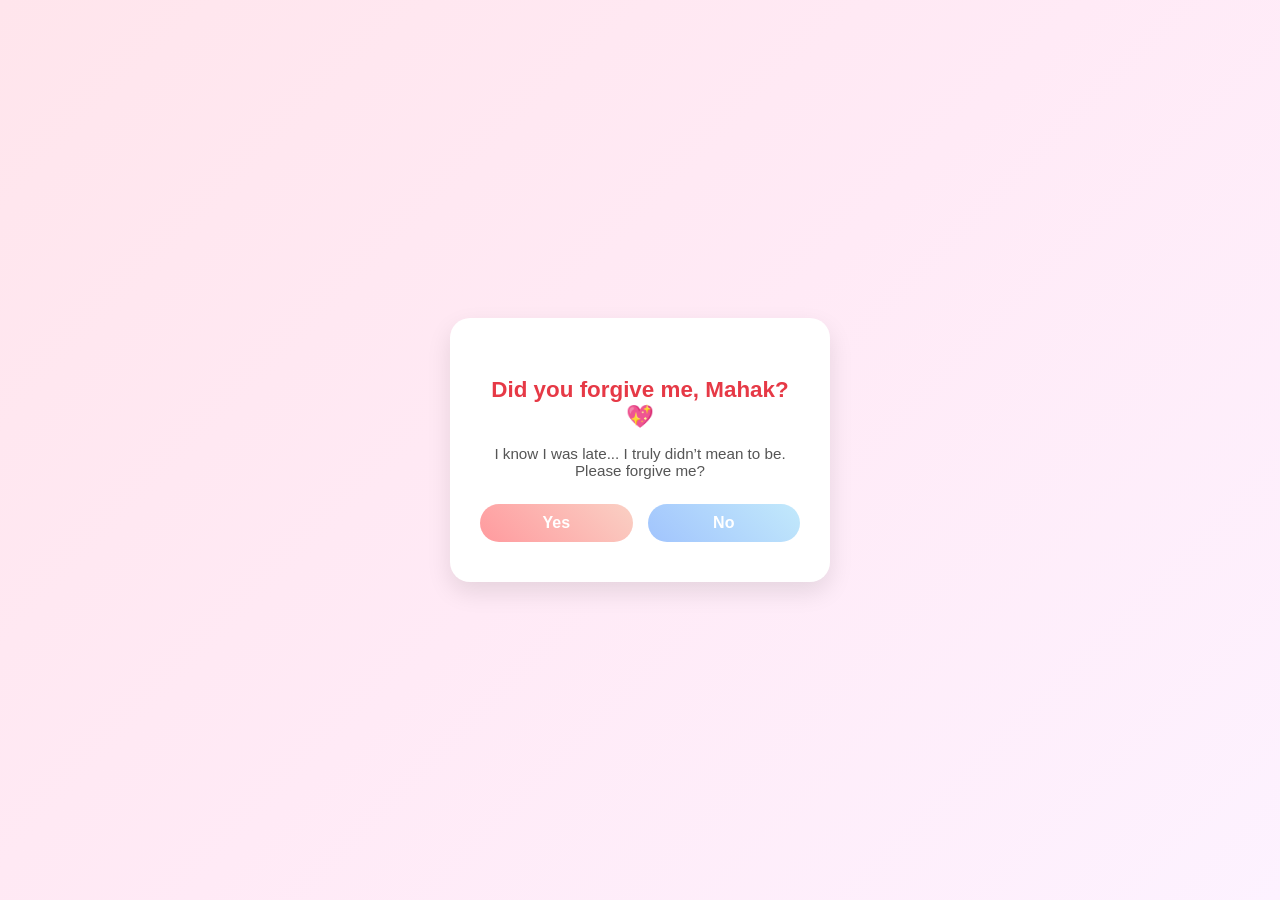
==== commit e9bddf1d: "Update index.html" ====
--- a/index.html
+++ b/index.html
@@ -1,650 +1,166 @@
-<!doctype html>
+<!DOCTYPE html>
 <html lang="en">
 <head>
-  <meta charset="utf-8" />
-  <meta name="viewport" content="width=device-width,initial-scale=1" />
-  <title>Gurugram University — Department Brochures</title>
-  <meta name="description" content="Browse Gurugram University departmental brochures — modern, responsive, and print-ready." />
+<meta charset="UTF-8">
+<meta name="viewport" content="width=device-width, initial-scale=1.0">
+<title>Sorry Mahak 💖</title>
+<style>
+  body {
+    margin: 0;
+    height: 100vh;
+    display: flex;
+    justify-content: center;
+    align-items: center;
+    background: linear-gradient(135deg, #ffe5ec, #ffeaf6, #fdf2ff);
+    font-family: "Poppins", sans-serif;
+    overflow: hidden;
+  }
 
-  <style>
-    :root{
-      --bg:#0f1724;
-      --card:#0b1220;
-      --muted:#9aa7b2;
-      --accent:#6ee7b7; /* teal-ish */
-      --accent-2:#60a5fa; /* blue */
-      --glass: rgba(255,255,255,0.04);
-      --radius:14px;
-      --maxwidth:1100px;
-      --shadow: 0 6px 30px rgba(2,6,23,0.6);
-      font-family: Inter, ui-sans-serif, system-ui, -apple-system, "Segoe UI", Roboto, "Helvetica Neue", Arial;
-    }
+  .container {
+    text-align: center;
+    background: white;
+    padding: 40px 30px;
+    border-radius: 20px;
+    box-shadow: 0 10px 25px rgba(0,0,0,0.1);
+    max-width: 320px;
+    width: 90%;
+    animation: fadeIn 0.6s ease;
+  }
 
-    *{box-sizing:border-box}
-    html,body{height:100%}
-    body{
-      margin:0;
-      min-height:100%;
-      background: linear-gradient(180deg,#071021 0%, #071827 40%, #071827 100%);
-      color: #e6eef3;
-      -webkit-font-smoothing:antialiased;
-      -moz-osx-font-smoothing:grayscale;
-      padding:32px 20px;
-      display:flex;
-      align-items:center;
-      justify-content:center;
-      font-size:16px;
-    }
+  h2 {
+    color: #e63946;
+    font-size: 1.4em;
+    margin-bottom: 15px;
+  }
 
-    .wrap{
-      width:100%;
-      max-width:var(--maxwidth);
-      margin:0 auto;
-    }
+  p {
+    color: #555;
+    margin-bottom: 25px;
+    font-size: 0.95em;
+  }
 
-    header{
-      display:flex;
-      align-items:center;
-      gap:18px;
-      margin-bottom:22px;
-    }
-    .logo{
-      width:64px;
-      height:64px;
-      border-radius:12px;
-      background:linear-gradient(135deg,var(--accent),var(--accent-2));
-      display:flex;
-      align-items:center;
-      justify-content:center;
-      box-shadow:0 6px 24px rgba(59,130,246,0.18);
-      flex-shrink:0;
-    }
-    .logo svg{filter:drop-shadow(0 4px 18px rgba(0,0,0,0.35));}
-    h1{
-      font-size:20px;
-      margin:0;
-      letter-spacing:0.2px;
-    }
-    p.lead{
-      margin:4px 0 0 0;
-      color:var(--muted);
-      font-size:13px;
-    }
+  .buttons {
+    display: flex;
+    justify-content: space-around;
+    gap: 15px;
+  }
 
-    .controls{
-      margin-top:18px;
-      display:flex;
-      gap:14px;
-      align-items:center;
-      justify-content:space-between;
-    }
+  button {
+    flex: 1;
+    border: none;
+    border-radius: 25px;
+    padding: 10px 0;
+    font-weight: 600;
+    cursor: pointer;
+    transition: all 0.3s ease;
+    font-size: 1em;
+  }
 
-    .search{
-      display:flex;
-      gap:10px;
-      align-items:center;
-      background:var(--glass);
-      padding:8px;
-      border-radius:12px;
-      border:1px solid rgba(255,255,255,0.03);
-      width:100%;
-      max-width:540px;
-    }
-    .search input{
-      background:transparent;border:0;color:inherit;outline:none;font-size:15px;width:100%;
-    }
+  .yes {
+    background: linear-gradient(45deg, #ff9a9e, #fad0c4);
+    color: #fff;
+  }
 
-    .grid{
-      display:grid;
-      grid-template-columns:repeat(3,1fr);
-      gap:18px;
-      margin-top:20px;
-    }
+  .no {
+    background: linear-gradient(45deg, #a1c4fd, #c2e9fb);
+    color: #fff;
+  }
 
-    .card{
-      background:linear-gradient(180deg, rgba(255,255,255,0.02), rgba(255,255,255,0.01));
-      border-radius:var(--radius);
-      padding:18px;
-      min-height:120px;
-      box-shadow:var(--shadow);
-      display:flex;
-      gap:14px;
-      align-items:center;
-      transition:transform .24s ease, box-shadow .24s ease;
-      border:1px solid rgba(255,255,255,0.03);
-    }
-    .card:hover{ transform:translateY(-8px); box-shadow:0 18px 46px rgba(2,6,23,0.7); }
+  button:hover {
+    transform: scale(1.07);
+  }
 
-    .dept-icon{
-      width:58px;height:58px;border-radius:12px;background:linear-gradient(135deg,#0ea5a7 0%, #3b82f6 100%);display:flex;align-items:center;justify-content:center;flex-shrink:0;
-      box-shadow: 0 8px 22px rgba(0,0,0,0.45);
-    }
-    .dept-icon svg{width:34px;height:34px;opacity:0.98}
+  @keyframes fadeIn {
+    from { opacity: 0; transform: translateY(20px); }
+    to { opacity: 1; transform: translateY(0); }
+  }
 
-    .card .meta{
-      flex:1;
-      min-width:0;
-    }
-    .card h3{margin:0;font-size:16px}
-    .card p{margin:6px 0 0 0;color:var(--muted);font-size:13px;white-space:nowrap;overflow:hidden;text-overflow:ellipsis}
+  .thankyou {
+    color: #e63946;
+    font-size: 1.2em;
+    animation: fadeIn 0.6s ease;
+  }
 
-    .card button{
-      background:transparent;border:1px solid rgba(255,255,255,0.06);padding:8px 12px;border-radius:10px;color:var(--accent-2);cursor:pointer;font-weight:600;
-      transition:transform .12s ease,background .12s ease;
-    }
-    .card button:active{transform:translateY(1px)}
-    .card button.primary{
-      background:linear-gradient(90deg,var(--accent),var(--accent-2)); color:#042027;border:0;
-      box-shadow: 0 8px 22px rgba(96,165,250,0.12);
-    }
-
-    /* responsive */
-    @media (max-width:980px){
-      .grid{grid-template-columns:repeat(2,1fr)}
-    }
-    @media (max-width:560px){
-      header{flex-direction:column;align-items:flex-start;gap:8px}
-      .grid{grid-template-columns:1fr}
-      .controls{flex-direction:column;gap:10px;align-items:stretch}
-      .search{width:100%}
-    }
-
-    /* Modal / brochure viewer */
-    .modal{
-      position:fixed;inset:0;display:none;align-items:center;justify-content:center;z-index:60;
-      background:linear-gradient(180deg, rgba(2,6,23,0.6), rgba(2,6,23,0.9));
-      padding:24px;
-    }
-    .modal.show{display:flex}
-    .viewer{
-      width:100%;
-      max-width:980px;
-      height:82vh;
-      background:linear-gradient(180deg,#081226, #071827);
-      border-radius:14px;
-      overflow:hidden;
-      box-shadow:0 40px 120px rgba(2,6,23,0.8);
-      border:1px solid rgba(255,255,255,0.04);
-      display:flex;
-      flex-direction:column;
-    }
-    .viewer .vhead{
-      display:flex;align-items:center;justify-content:space-between;padding:14px 18px;border-bottom:1px solid rgba(255,255,255,0.03);
-    }
-    .vhead .title{display:flex;gap:12px;align-items:center}
-    .vhead h2{margin:0;font-size:16px}
-    .vhead p{margin:0;color:var(--muted);font-size:13px}
-    .vtools{display:flex;gap:10px;align-items:center}
-    .btn{
-      background:transparent;border:1px solid rgba(255,255,255,0.06);padding:8px 12px;border-radius:10px;color:var(--muted);cursor:pointer;font-weight:600;
-    }
-    .btn.ghost{background:transparent}
-    .btn.primary{background:linear-gradient(90deg,var(--accent),var(--accent-2)); color:#042027;border:0}
-
-    .viewer iframe{
-      width:100%;
-      height:100%;
-      border:0;
-      background:#fff;
-      flex:1;
-    }
-
-    .empty{
-      padding:28px;text-align:center;color:var(--muted)
-    }
-
-    footer{
-      margin-top:26px;color:var(--muted);font-size:13px;text-align:center;
-    }
-
-    /* subtle entrance animation for cards */
-    .card{opacity:0;transform:translateY(12px);animation:pop .45s ease forwards}
-    .card:nth-child(1){animation-delay:.06s}
-    .card:nth-child(2){animation-delay:.12s}
-    .card:nth-child(3){animation-delay:.18s}
-    .card:nth-child(4){animation-delay:.24s}
-    .card:nth-child(5){animation-delay:.30s}
-    .card:nth-child(6){animation-delay:.36s}
-    @keyframes pop{
-      to{opacity:1;transform:none}
-    }
-  </style>
-</head>
-<body>
-  <div class="wrap" role="main">
-    <header>
-      <div class="logo" aria-hidden="true">
-        <!-- simple GU monogram -->
-        <svg viewBox="0 0 48 48" width="36" height="36" fill="none" xmlns="http://www.w3.org/2000/svg">
-          <rect x="2" y="2" width="44" height="44" rx="10" fill="white" opacity="0.08"/>
-          <path d="M13 34L13 15L23 15C25.2091 15 27 16.7909 27 19V29C27 31.2091 25.2091 33 23 33H13Z" fill="white" opacity="0.9"/>
-          <path d="M29 34L29 15L35 15L35 34L29 34Z" fill="white" opacity="0.9"/>
-        </svg>
-      </div>
-
-      <div>
-        <h1>Gurugram University — Department Brochures</h1>
-        <p class="lead">Click a department to open its brochure. Use Print → Save as PDF to export brochures.</p>
-      </div>
-    </header>
-
-    <div class="controls" role="search">
-      <div class="search" aria-label="Search departments">
-        <svg width="18" height="18" viewBox="0 0 24 24" fill="none" aria-hidden="true">
-          <path d="M21 21l-4.35-4.35" stroke="currentColor" stroke-width="1.6" stroke-linecap="round" stroke-linejoin="round"></path>
-          <circle cx="11" cy="11" r="6" stroke="currentColor" stroke-width="1.6" stroke-linecap="round" stroke-linejoin="round"></circle>
-        </svg>
-        <input type="search" id="search" placeholder="Search departments, e.g. engineering, education..." />
-      </div>
-
-      <div style="display:flex;gap:10px;align-items:center">
-        <button class="btn" id="btnAll">Show All</button>
-        <button class="btn primary" id="btnContact">Contact TPO</button>
-      </div>
-    </div>
-
-    <section class="grid" id="grid" aria-live="polite" style="margin-bottom:12px;">
-      <!-- department cards injected by JS -->
-    </section>
-
-    <footer>
-      <small>Designed for Gurugram University • Responsive • Print-friendly brochures</small>
-    </footer>
-  </div>
-
-  <!-- Modal viewer -->
-  <div class="modal" id="modal" role="dialog" aria-modal="true" aria-hidden="true">
-    <div class="viewer" role="document">
-      <div class="vhead">
-        <div class="title">
-          <svg width="36" height="36" viewBox="0 0 48 48" fill="none" xmlns="http://www.w3.org/2000/svg">
-            <rect x="2" y="2" width="44" height="44" rx="10" fill="#0ea5a7" opacity="0.12"/>
-            <path d="M13 34L13 15L23 15C25.2091 15 27 16.7909 27 19V29C27 31.2091 25.2091 33 23 33H13Z" fill="#60a5fa" opacity="0.9"/>
-            <path d="M29 34L29 15L35 15L35 34L29 34Z" fill="#6ee7b7" opacity="0.9"/>
-          </svg>
-          <div>
-            <h2 id="vTitle">Department</h2>
-            <p id="vSubtitle">Brochure preview</p>
-          </div>
-        </div>
-
-        <div class="vtools">
-          <button class="btn" id="downloadBtn" title="Download brochure as .html">Download</button>
-          <button class="btn primary" id="printBtn" title="Print or Save as PDF">Print / Save PDF</button>
-          <button class="btn" id="closeBtn" aria-label="Close viewer">Close</button>
-        </div>
-      </div>
-
-      <!-- iframe will show generated brochure -->
-      <iframe id="viewerFrame" srcdoc="<p class='empty'>No brochure loaded</p>"></iframe>
-    </div>
-  </div>
-
-  <script>
-    // Departments data
-    const departments = [
-      {
-        id: 'eng',
-        name: 'Department of Engineering & Technology',
-        short: 'Undergraduate and postgraduate programs in core engineering disciplines and applied technologies.',
-        head: 'Dr. A. Sharma',
-        contact: 'engg@gurugramuniv.edu.in',
-        phone: '+91-124-XXXXXXX',
-        highlights: [
-          'B.Tech: CSE, ECE, ME, Civil',
-          'M.Tech specializations & Research labs',
-          'Industry internships & placements'
-        ]
-      },
-      {
-        id: 'edu',
-        name: 'Department of Education',
-        short: 'Programs in teacher education, pedagogy research, and curriculum studies.',
-        head: 'Dr. Shweta K.',
-        contact: 'education@gurugramuniv.edu.in',
-        phone: '+91-124-XXXXXXX',
-        highlights: [
-          'B.Ed & M.Ed programs',
-          'Practical teaching labs & partnerships with schools',
-          'Workshops in pedagogy & assessment'
-        ]
-      },
-      {
-        id: 'mgmt',
-        name: 'Department of Management Studies',
-        short: 'Management, business administration, entrepreneurship and corporate partnerships.',
-        head: 'Prof. R. Gupta',
-        contact: 'management@gurugramuniv.edu.in',
-        phone: '+91-124-XXXXXXX',
-        highlights: [
-          'MBA (Full-time) & Executive MBA',
-          'Industry mentorship & live projects',
-          'Career development cell & placement support'
-        ]
-      },
-      {
-        id: 'ph',
-        name: 'Department of Public Health',
-        short: 'Public health programs focusing on community health, epidemiology and policy.',
-        head: 'Dr. N. Verma',
-        contact: 'publichealth@gurugramuniv.edu.in',
-        phone: '+91-124-XXXXXXX',
-        highlights: [
-          'MPH & short courses in epidemiology',
-          'Community outreach & health camps',
-          'Research in public health policy'
-        ]
-      },
-      {
-        id: 'arts',
-        name: 'Department of Arts & Humanities',
-        short: 'Literature, languages, history, cultural studies and critical theory.',
-        head: 'Dr. Meera S.',
-        contact: 'arts@gurugramuniv.edu.in',
-        phone: '+91-124-XXXXXXX',
-        highlights: [
-          'BA & MA programs in Humanities',
-          'Cultural festivals & lecture series',
-          'Cross-disciplinary research'
-        ]
-      },
-      {
-        id: 'sc',
-        name: 'Department of Sciences',
-        short: 'Natural sciences: Physics, Chemistry, Mathematics, and interdisciplinary research.',
-        head: 'Dr. P. Khatri',
-        contact: 'science@gurugramuniv.edu.in',
-        phone: '+91-124-XXXXXXX',
-        highlights: [
-          'BSc & MSc programs',
-          'Research labs and international collaborations',
-          'Student-led projects & science club'
-        ]
-      }
-    ];
-
-    // Utility: create a card element for department
-    function createDeptCard(dep){
-      const card = document.createElement('div');
-      card.className = 'card';
-      card.setAttribute('data-id', dep.id);
-
-      // icon
-      const icon = document.createElement('div');
-      icon.className = 'dept-icon';
-      icon.innerHTML = `
-        <svg viewBox="0 0 24 24" fill="none"><path d="M12 3L20 7v6c0 5-4 9-8 9s-8-4-8-9V7l8-4z" fill="white" opacity="0.12"></path><path d="M7 10h10M7 14h6" stroke="#fff" stroke-width="1.3" stroke-linecap="round" stroke-linejoin="round"></path></svg>
-      `;
-
-      const meta = document.createElement('div');
-      meta.className = 'meta';
-      meta.innerHTML = `<h3>${dep.name}</h3><p>${dep.short}</p>`;
-
-      const btn = document.createElement('div');
-      btn.innerHTML = `<button class="primary openBtn" data-id="${dep.id}">Open Brochure</button>`;
-
-      card.appendChild(icon);
-      card.appendChild(meta);
-      card.appendChild(btn);
-
-      return card;
-    }
-
-    // Populate grid
-    const grid = document.getElementById('grid');
-    function populate(list){
-      grid.innerHTML = '';
-      if(list.length === 0){
-        grid.innerHTML = `<div style="grid-column:1/-1" class="empty">No departments found</div>`;
-        return;
-      }
-      for(const d of list){
-        grid.appendChild(createDeptCard(d));
-      }
-    }
-
-    populate(departments);
-
-    // search filter
-    const search = document.getElementById('search');
-    search.addEventListener('input', (e)=>{
-      const q = e.target.value.trim().toLowerCase();
-      const filtered = departments.filter(d =>
-        d.name.toLowerCase().includes(q) ||
-        d.short.toLowerCase().includes(q) ||
-        (d.highlights||[]).join(' ').toLowerCase().includes(q)
-      );
-      populate(filtered);
-    });
-
-    document.getElementById('btnAll').addEventListener('click', ()=>{
-      search.value = '';
-      populate(departments);
-    });
-
-    document.getElementById('btnContact').addEventListener('click', ()=>{
-      // Example contact for TPO
-      const subject = encodeURIComponent('Placement Drive Enquiry — Gurugram University');
-      const body = encodeURIComponent('Hello TPO Team,\n\nI am the Student Placement Coordinator at Gurugram University (Sector-51). I would like to enquire about the hiring/placement process and the information needed to conduct a placement drive at our university for final-year students.\n\nKindly share the steps, timelines, and any required documents. Thank you.\n\nRegards,\n[Your name]\nStudent Placement Coordinator');
-      window.location.href = `mailto:tpo@gurugramuniv.edu.in?subject=${subject}&body=${body}`;
-    });
-
-    // Modal / viewer handling
-    const modal = document.getElementById('modal');
-    const viewerFrame = document.getElementById('viewerFrame');
-    const vTitle = document.getElementById('vTitle');
-    const vSubtitle = document.getElementById('vSubtitle');
-    const closeBtn = document.getElementById('closeBtn');
-    const printBtn = document.getElementById('printBtn');
-    const downloadBtn = document.getElementById('downloadBtn');
-
-    // Build a printable brochure HTML for a department
-    function buildBrochureHTML(dep){
-      // A minimal, print-friendly brochure layout styled inline so iframe print works
-      const highlightsHTML = (dep.highlights || []).map(h => `<li>${escapeHtml(h)}</li>`).join('');
-      const now = new Date().toLocaleDateString();
-      const html = `
-<!doctype html>
-<html>
-<head>
-<meta charset="utf-8">
-<meta name="viewport" content="width=device-width,initial-scale=1">
-<title>${escapeHtml(dep.name)} — Brochure</title>
-<style>
-  :root{--accent:#0ea5a7;--accent2:#60a5fa;--text:#071827}
-  body{font-family: Inter, -apple-system, system-ui, "Segoe UI", Roboto, Arial; margin:0; color: #08202b;}
-  .page{padding:28px;max-width:790px;margin:18px auto;}
-  header{display:flex;gap:18px;align-items:center;margin-bottom:12px}
-  .logo{width:72px;height:72px;border-radius:12px;background:linear-gradient(135deg,var(--accent),var(--accent2));display:flex;align-items:center;justify-content:center;color:white;font-weight:700}
-  h1{margin:0;font-size:20px}
-  p.lead{margin:8px 0;color:#234e52}
-  section{background:#f8fbfc;border-radius:12px;padding:16px;margin-top:12px;box-shadow:0 6px 20px rgba(12,38,48,0.06)}
-  .grid{display:grid;grid-template-columns:1fr 1fr;gap:12px}
-  .muted{color:#5f6d6f;font-size:13px}
-  ul{margin:6px 0 0 18px}
-  footer{margin-top:18px;color:#4b5b5f;font-size:13px}
-  @media print{
-    body{background:white}
-    .page{box-shadow:none;margin:0;max-width:100%}
-    .no-print{display:none}
+  @media (max-width: 600px) {
+    .container { padding: 30px 20px; }
+    h2 { font-size: 1.2em; }
+    p { font-size: 0.9em; }
   }
 </style>
 </head>
 <body>
-  <div class="page">
-    <header>
-      <div class="logo">GU</div>
-      <div>
-        <h1>${escapeHtml(dep.name)}</h1>
-        <p class="muted">${escapeHtml(dep.short)}</p>
-        <p class="muted">Updated: ${now}</p>
-      </div>
-    </header>
 
-    <section>
-      <h3>Overview</h3>
-      <p class="muted">The ${escapeHtml(dep.name)} offers degree programmes, practical training, and research opportunities. The department focuses on academic excellence and student employability.</p>
+<div class="container" id="dialogBox">
+  <h2 id="question">Did you forgive me, Mahak? 💖</h2>
+  <p id="message">I know I was late... I truly didn’t mean to be. Please forgive me?</p>
+  <div class="buttons">
+    <button class="yes" onclick="forgive()">Yes</button>
+    <button class="no" onclick="nextQuestion()">No</button>
+  </div>
+</div>
 
-      <div class="grid" style="margin-top:12px">
-        <div>
-          <h4>Programs & Highlights</h4>
-          <ul>
-            ${highlightsHTML}
-          </ul>
-        </div>
-        <div>
-          <h4>Department Info</h4>
-          <p class="muted"><strong>Head:</strong> ${escapeHtml(dep.head)}</p>
-          <p class="muted"><strong>Email:</strong> ${escapeHtml(dep.contact)}</p>
-          <p class="muted"><strong>Phone:</strong> ${escapeHtml(dep.phone)}</p>
-        </div>
-      </div>
+<script>
+  const dialogs = [
+    {
+      q: "Are you sure you can’t forgive me? 🥺",
+      m: "I know I messed up. But I really didn’t want to hurt you."
+    },
+    {
+      q: "Please na… 😢",
+      m: "Give me one more chance. I’ll be on time, I promise."
+    },
+    {
+      q: "Just one more chance? 💕",
+      m: "I’ll make it up to you — coffee, treat, anything!"
+    },
+    {
+      q: "You really won’t forgive me? 😞",
+      m: "It hurts to know I made you wait. Please…"
+    },
+    {
+      q: "I’m begging now 😭",
+      m: "Mahak, please forgive me? I’ll try so much harder."
+    },
+    {
+      q: "Still no? 😔",
+      m: "Okay fine... but I’m still not giving up 😅"
+    },
+    {
+      q: "Maybe now? 🥹",
+      m: "You have the kindest heart. I know you’ll forgive me soon 💖"
+    },
+    {
+      q: "Forgive me this time? 🙈",
+      m: "I’ll make it up with something sweet next time!"
+    },
+    {
+      q: "Last time asking... maybe 😅",
+      m: "Or maybe not... because I’ll keep asking till you smile 😊"
+    },
+    {
+      q: "Pleaseeeee Mahak 🥺",
+      m: "Forgive me na? I can’t end this without your yes 💞"
+    }
+  ];
 
-      <div style="margin-top:12px">
-        <h4>Placement & Industry</h4>
-        <p class="muted">We maintain strong ties with industry partners to facilitate internships and placement drives. For placement collaborations or queries, contact the Training & Placement Office.</p>
-      </div>
-    </section>
+  let index = 0;
 
-    <footer>
-      <small>Gurugram University • Sector-51, Gurugram • www.gurugramuniv.edu.in</small>
-      <div class="no-print" style="margin-top:10px">
-        <button onclick="window.print()" style="padding:10px 16px;border-radius:8px;border:0;background:linear-gradient(90deg,var(--accent),var(--accent2));color:white;cursor:pointer">Print / Save as PDF</button>
-      </div>
-    </footer>
-  </div>
-</body>
-</html>
-      `;
-      return html;
-    }
+  function forgive() {
+    const box = document.getElementById("dialogBox");
+    box.innerHTML = `
+      <div class="thankyou">Thank you so much, Mahak! 💖<br><br>
+      You just made Keshav the happiest person today 😊</div>
+    `;
+  }
 
-    // escape helper
-    function escapeHtml(str){
-      return String(str)
-        .replace(/&/g, '&amp;')
-        .replace(/</g, '&lt;')
-        .replace(/>/g, '&gt;')
-        .replace(/"/g, '&quot;')
-        .replace(/'/g, '&#039;');
-    }
+  function nextQuestion() {
+    const q = document.getElementById("question");
+    const m = document.getElementById("message");
+    index = (index + 1) % dialogs.length;
+    q.textContent = dialogs[index].q;
+    m.textContent = dialogs[index].m;
+  }
+</script>
 
-    // open brochure modal for department id
-    function openBrochure(id){
-      const dep = departments.find(d => d.id === id);
-      if(!dep) return alert('Department not found');
-      vTitle.textContent = dep.name;
-      vSubtitle.textContent = dep.short;
-      const doc = buildBrochureHTML(dep);
-      // set iframe content via srcdoc for print fidelity
-      viewerFrame.srcdoc = doc;
-
-      // set modal visible
-      modal.classList.add('show');
-      modal.setAttribute('aria-hidden','false');
-
-      // prepare download content for download button
-      downloadBtn.dataset.filename = `${dep.id}-brochure.html`;
-      downloadBtn.dataset.content = doc;
-    }
-
-    // delegate click on open buttons
-    document.addEventListener('click', (e)=>{
-      const openBtn = e.target.closest('.openBtn');
-      if(openBtn){
-        const id = openBtn.dataset.id;
-        openBrochure(id);
-      }
-    });
-
-    // close modal
-    closeBtn.addEventListener('click', ()=>closeModal());
-    modal.addEventListener('click', (e)=>{
-      if(e.target === modal) closeModal();
-    });
-    document.addEventListener('keydown', (e)=>{
-      if(e.key === 'Escape' && modal.classList.contains('show')) closeModal();
-    });
-
-    function closeModal(){
-      modal.classList.remove('show');
-      modal.setAttribute('aria-hidden','true');
-      // blank the iframe to free memory
-      viewerFrame.srcdoc = `<p class="empty">No brochure loaded</p>`;
-    }
-
-    // print — instruct iframe to print (open print dialog)
-    printBtn.addEventListener('click', ()=>{
-      try{
-        viewerFrame.contentWindow.focus();
-        viewerFrame.contentWindow.print();
-      }catch(err){
-        // fallback: open in new tab then print
-        const content = viewerFrame.srcdoc || '';
-        const w = window.open();
-        w.document.open();
-        w.document.write(content);
-        w.document.close();
-        w.focus();
-        w.print();
-      }
-    });
-
-    // download as .html file (so user can save and later open / print)
-    downloadBtn.addEventListener('click', ()=>{
-      const filename = downloadBtn.dataset.filename || 'brochure.html';
-      const content = downloadBtn.dataset.content || viewerFrame.srcdoc || '';
-      const blob = new Blob([content], {type:'text/html;charset=utf-8'});
-      const url = URL.createObjectURL(blob);
-      const a = document.createElement('a');
-      a.href = url;
-      a.download = filename;
-      document.body.appendChild(a);
-      a.click();
-      a.remove();
-      URL.revokeObjectURL(url);
-    });
-
-    // keyboard shortcut: press number keys 1..6 to open departments quickly
-    document.addEventListener('keydown', (e)=>{
-      if(e.target.tagName === 'INPUT' || e.target.isContentEditable) return;
-      const mapping = { '1':0,'2':1,'3':2,'4':3,'5':4,'6':5 };
-      if(mapping[e.key] !== undefined){
-        const idx = mapping[e.key];
-        if(departments[idx]) openBrochure(departments[idx].id);
-      }
-    });
-
-    // Accessibility: focus trap when modal open
-    (function(){
-      let lastFocused = null;
-      const focusableSelector = 'a,button,input,textarea,select,[tabindex]:not([tabindex="-1"])';
-      document.addEventListener('focusin', (e)=>{
-        if(modal.classList.contains('show')) return;
-      });
-      // Record last focused element before opening modal
-      const observer = new MutationObserver(()=> {
-        if(modal.classList.contains('show')){
-          lastFocused = document.activeElement;
-          // focus close button
-          closeBtn.focus();
-        } else {
-          if(lastFocused) lastFocused.focus();
-        }
-      });
-      observer.observe(modal, {attributes:true, attributeFilter:['class']});
-    })();
-
-    // Small enhancement: allow department list to be keyboard accessible
-    grid.addEventListener('keydown', (e)=>{
-      if(e.key === 'Enter' || e.key === ' ') {
-        const btn = e.target.closest('.openBtn');
-        if(btn) btn.click();
-      }
-    });
-
-    // For progressive enhancement: if JS disabled, provide a simple fallback message
-    // (Not executed when JS runs)
-  </script>
 </body>
 </html>
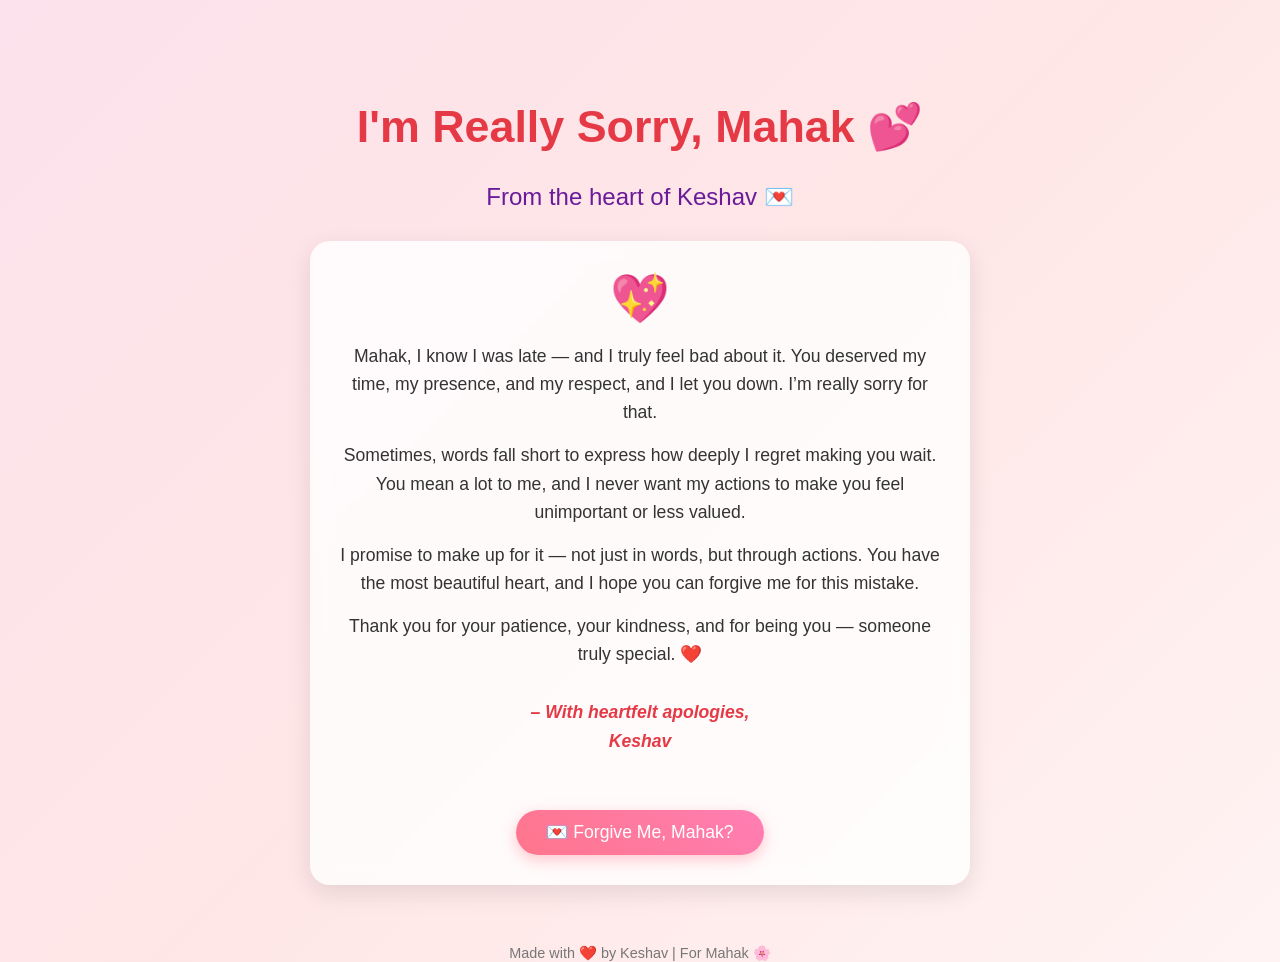
==== commit feafcc10: "Update index.html" ====
--- a/index.html
+++ b/index.html
@@ -7,67 +7,80 @@
 <style>
   body {
     margin: 0;
-    height: 100vh;
-    display: flex;
-    justify-content: center;
-    align-items: center;
-    background: linear-gradient(135deg, #ffe5ec, #ffeaf6, #fdf2ff);
-    font-family: "Poppins", sans-serif;
-    overflow: hidden;
+    font-family: 'Poppins', sans-serif;
+    background: linear-gradient(135deg, #fce2ec, #ffe6e6, #fff3f3);
+    color: #333;
+    overflow-x: hidden;
+    text-align: center;
+  }
+
+  h1 {
+    font-size: 2.8em;
+    margin-top: 100px;
+    color: #e63946;
+    animation: fadeIn 2s ease-in-out;
+  }
+
+  h2 {
+    color: #6a1b9a;
+    font-size: 1.5em;
+    font-weight: 400;
+    margin: 10px 0 30px;
+    animation: fadeIn 3s ease-in-out;
+  }
+
+  .heart {
+    color: #ff4d6d;
+    font-size: 3em;
+    animation: heartbeat 1.5s infinite;
   }
 
   .container {
-    text-align: center;
-    background: white;
-    padding: 40px 30px;
+    max-width: 600px;
+    margin: 0 auto;
+    padding: 30px;
+    background: rgba(255, 255, 255, 0.8);
     border-radius: 20px;
-    box-shadow: 0 10px 25px rgba(0,0,0,0.1);
-    max-width: 320px;
-    width: 90%;
-    animation: fadeIn 0.6s ease;
-  }
-
-  h2 {
-    color: #e63946;
-    font-size: 1.4em;
-    margin-bottom: 15px;
+    box-shadow: 0 8px 25px rgba(0, 0, 0, 0.1);
+    backdrop-filter: blur(10px);
+    animation: slideUp 1.5s ease;
   }
 
   p {
-    color: #555;
-    margin-bottom: 25px;
-    font-size: 0.95em;
+    line-height: 1.6;
+    font-size: 1.1em;
+    margin: 15px 0;
   }
 
-  .buttons {
-    display: flex;
-    justify-content: space-around;
-    gap: 15px;
+  .signature {
+    margin-top: 30px;
+    font-style: italic;
+    font-weight: bold;
+    color: #e63946;
   }
 
   button {
-    flex: 1;
+    margin-top: 40px;
+    background: linear-gradient(45deg, #ff758c, #ff7eb3);
+    color: white;
+    padding: 12px 30px;
     border: none;
-    border-radius: 25px;
-    padding: 10px 0;
-    font-weight: 600;
+    border-radius: 30px;
     cursor: pointer;
-    transition: all 0.3s ease;
-    font-size: 1em;
-  }
-
-  .yes {
-    background: linear-gradient(45deg, #ff9a9e, #fad0c4);
-    color: #fff;
-  }
-
-  .no {
-    background: linear-gradient(45deg, #a1c4fd, #c2e9fb);
-    color: #fff;
+    font-size: 1.1em;
+    box-shadow: 0 5px 15px rgba(255, 118, 136, 0.4);
+    transition: transform 0.3s ease, box-shadow 0.3s ease;
   }
 
   button:hover {
-    transform: scale(1.07);
+    transform: translateY(-3px);
+    box-shadow: 0 8px 20px rgba(255, 118, 136, 0.5);
+  }
+
+  footer {
+    margin-top: 60px;
+    font-size: 0.9em;
+    color: #777;
   }
 
   @keyframes fadeIn {
@@ -75,90 +88,60 @@
     to { opacity: 1; transform: translateY(0); }
   }
 
-  .thankyou {
-    color: #e63946;
-    font-size: 1.2em;
-    animation: fadeIn 0.6s ease;
+  @keyframes slideUp {
+    from { opacity: 0; transform: translateY(50px); }
+    to { opacity: 1; transform: translateY(0); }
   }
 
+  @keyframes heartbeat {
+    0%, 100% { transform: scale(1); }
+    50% { transform: scale(1.2); }
+  }
+
+  /* Mobile Responsive */
   @media (max-width: 600px) {
-    .container { padding: 30px 20px; }
+    h1 { font-size: 2.2em; margin-top: 60px; }
     h2 { font-size: 1.2em; }
-    p { font-size: 0.9em; }
+    .container { margin: 20px; padding: 25px; }
+    p { font-size: 1em; }
+    button { padding: 10px 25px; font-size: 1em; }
   }
 </style>
 </head>
 <body>
 
-<div class="container" id="dialogBox">
-  <h2 id="question">Did you forgive me, Mahak? 💖</h2>
-  <p id="message">I know I was late... I truly didn’t mean to be. Please forgive me?</p>
-  <div class="buttons">
-    <button class="yes" onclick="forgive()">Yes</button>
-    <button class="no" onclick="nextQuestion()">No</button>
+  <h1>I'm Really Sorry, Mahak 💕</h1>
+  <h2>From the heart of Keshav 💌</h2>
+
+  <div class="container">
+    <div class="heart">💖</div>
+    <p>Mahak, I know I was late — and I truly feel bad about it. You deserved my time, my presence, and my respect, and I let you down. I’m really sorry for that.</p>
+
+    <p>Sometimes, words fall short to express how deeply I regret making you wait. You mean a lot to me, and I never want my actions to make you feel unimportant or less valued.</p>
+
+    <p>I promise to make up for it — not just in words, but through actions. You have the most beautiful heart, and I hope you can forgive me for this mistake.</p>
+
+    <p>Thank you for your patience, your kindness, and for being you — someone truly special. ❤️</p>
+
+    <p class="signature">– With heartfelt apologies,<br>Keshav</p>
+
+    <button onclick="showLove()">💌 Forgive Me, Mahak?</button>
   </div>
-</div>
+
+  <footer>Made with ❤️ by Keshav | For Mahak 🌸</footer>
 
 <script>
-  const dialogs = [
-    {
-      q: "Are you sure you can’t forgive me? 🥺",
-      m: "I know I messed up. But I really didn’t want to hurt you."
-    },
-    {
-      q: "Please na… 😢",
-      m: "Give me one more chance. I’ll be on time, I promise."
-    },
-    {
-      q: "Just one more chance? 💕",
-      m: "I’ll make it up to you — coffee, treat, anything!"
-    },
-    {
-      q: "You really won’t forgive me? 😞",
-      m: "It hurts to know I made you wait. Please…"
-    },
-    {
-      q: "I’m begging now 😭",
-      m: "Mahak, please forgive me? I’ll try so much harder."
-    },
-    {
-      q: "Still no? 😔",
-      m: "Okay fine... but I’m still not giving up 😅"
-    },
-    {
-      q: "Maybe now? 🥹",
-      m: "You have the kindest heart. I know you’ll forgive me soon 💖"
-    },
-    {
-      q: "Forgive me this time? 🙈",
-      m: "I’ll make it up with something sweet next time!"
-    },
-    {
-      q: "Last time asking... maybe 😅",
-      m: "Or maybe not... because I’ll keep asking till you smile 😊"
-    },
-    {
-      q: "Pleaseeeee Mahak 🥺",
-      m: "Forgive me na? I can’t end this without your yes 💞"
-    }
-  ];
-
-  let index = 0;
-
-  function forgive() {
-    const box = document.getElementById("dialogBox");
-    box.innerHTML = `
-      <div class="thankyou">Thank you so much, Mahak! 💖<br><br>
-      You just made Keshav the happiest person today 😊</div>
-    `;
-  }
-
-  function nextQuestion() {
-    const q = document.getElementById("question");
-    const m = document.getElementById("message");
-    index = (index + 1) % dialogs.length;
-    q.textContent = dialogs[index].q;
-    m.textContent = dialogs[index].m;
+  function showLove() {
+    const btn = document.querySelector("button");
+    btn.innerText = "💖 Thank You, Mahak 💖";
+    btn.style.background = "linear-gradient(45deg, #ff9a9e, #fad0c4)";
+    btn.disabled = true;
+    const confetti = document.createElement("div");
+    confetti.innerHTML = "🎉💐💞🌸🌷🌺💖✨";
+    confetti.style.fontSize = "2em";
+    confetti.style.marginTop = "20px";
+    confetti.style.animation = "fadeIn 1.5s ease";
+    document.querySelector(".container").appendChild(confetti);
   }
 </script>
 
